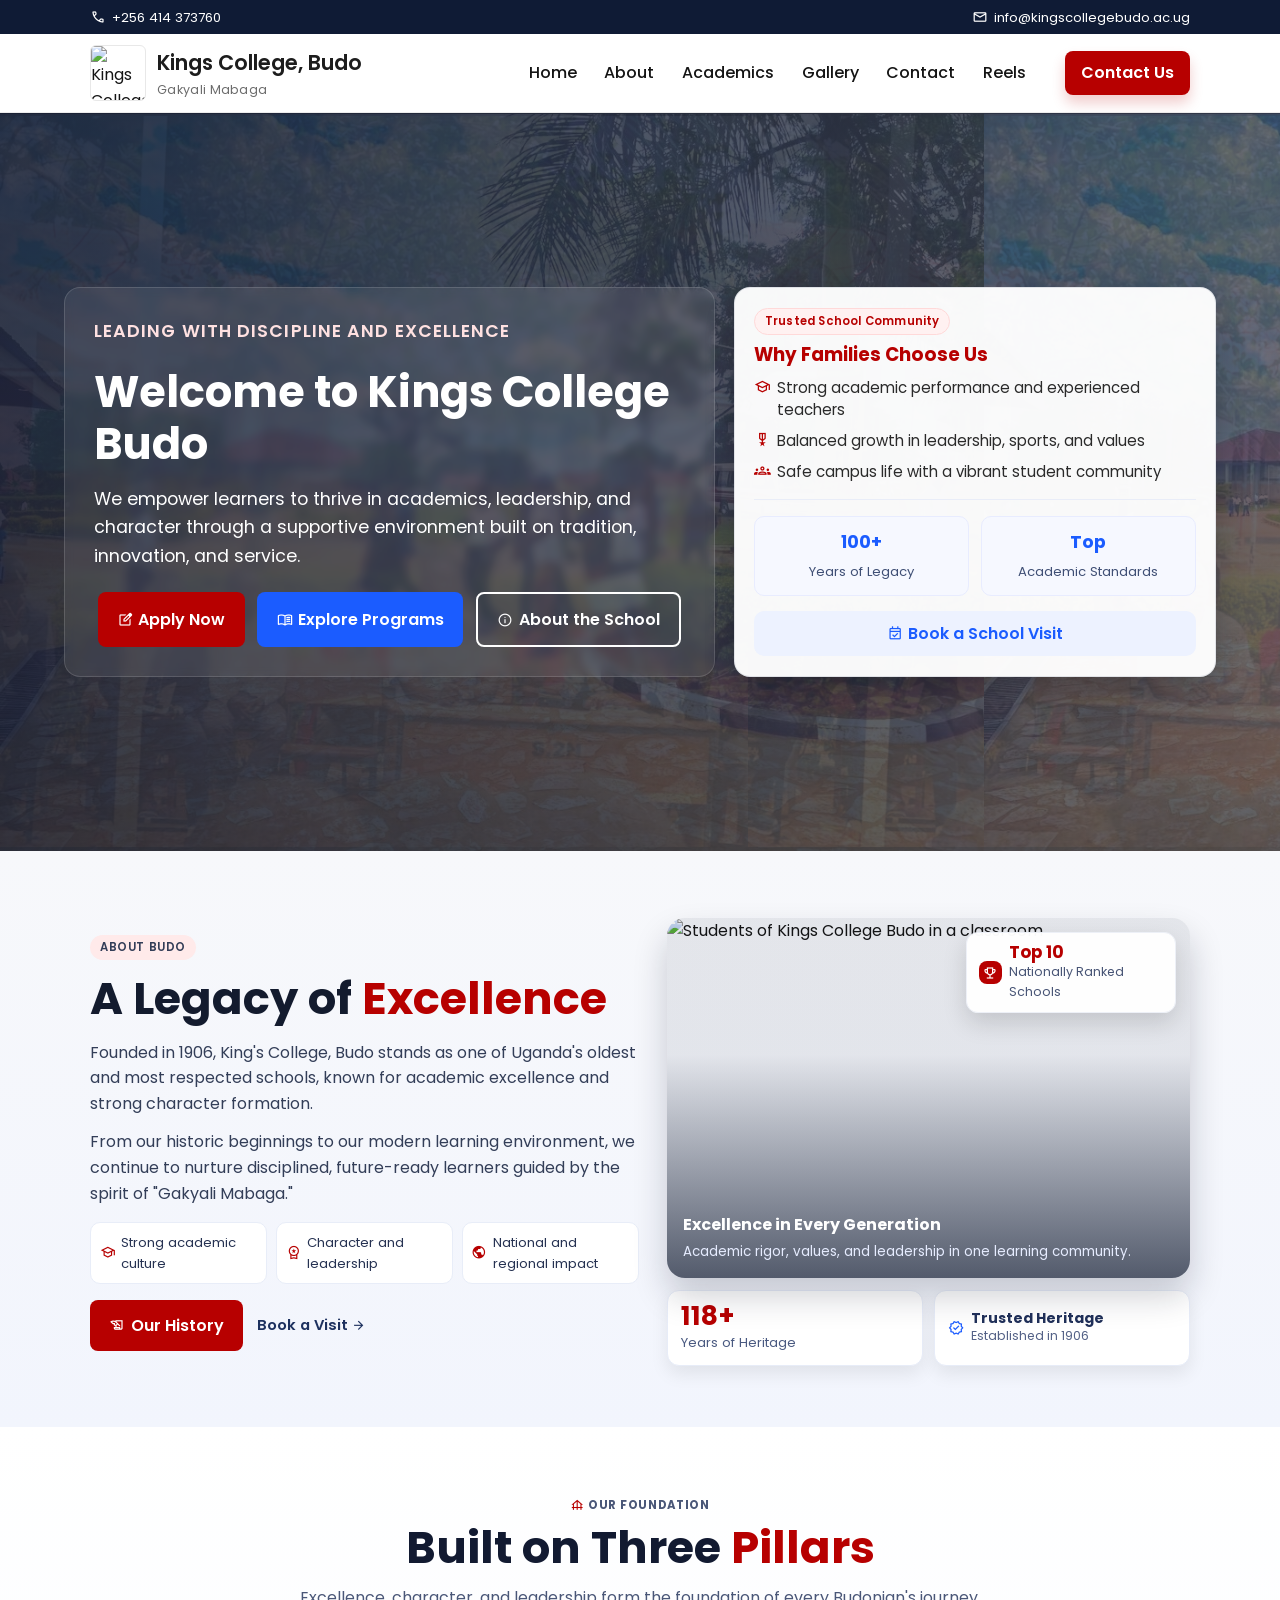
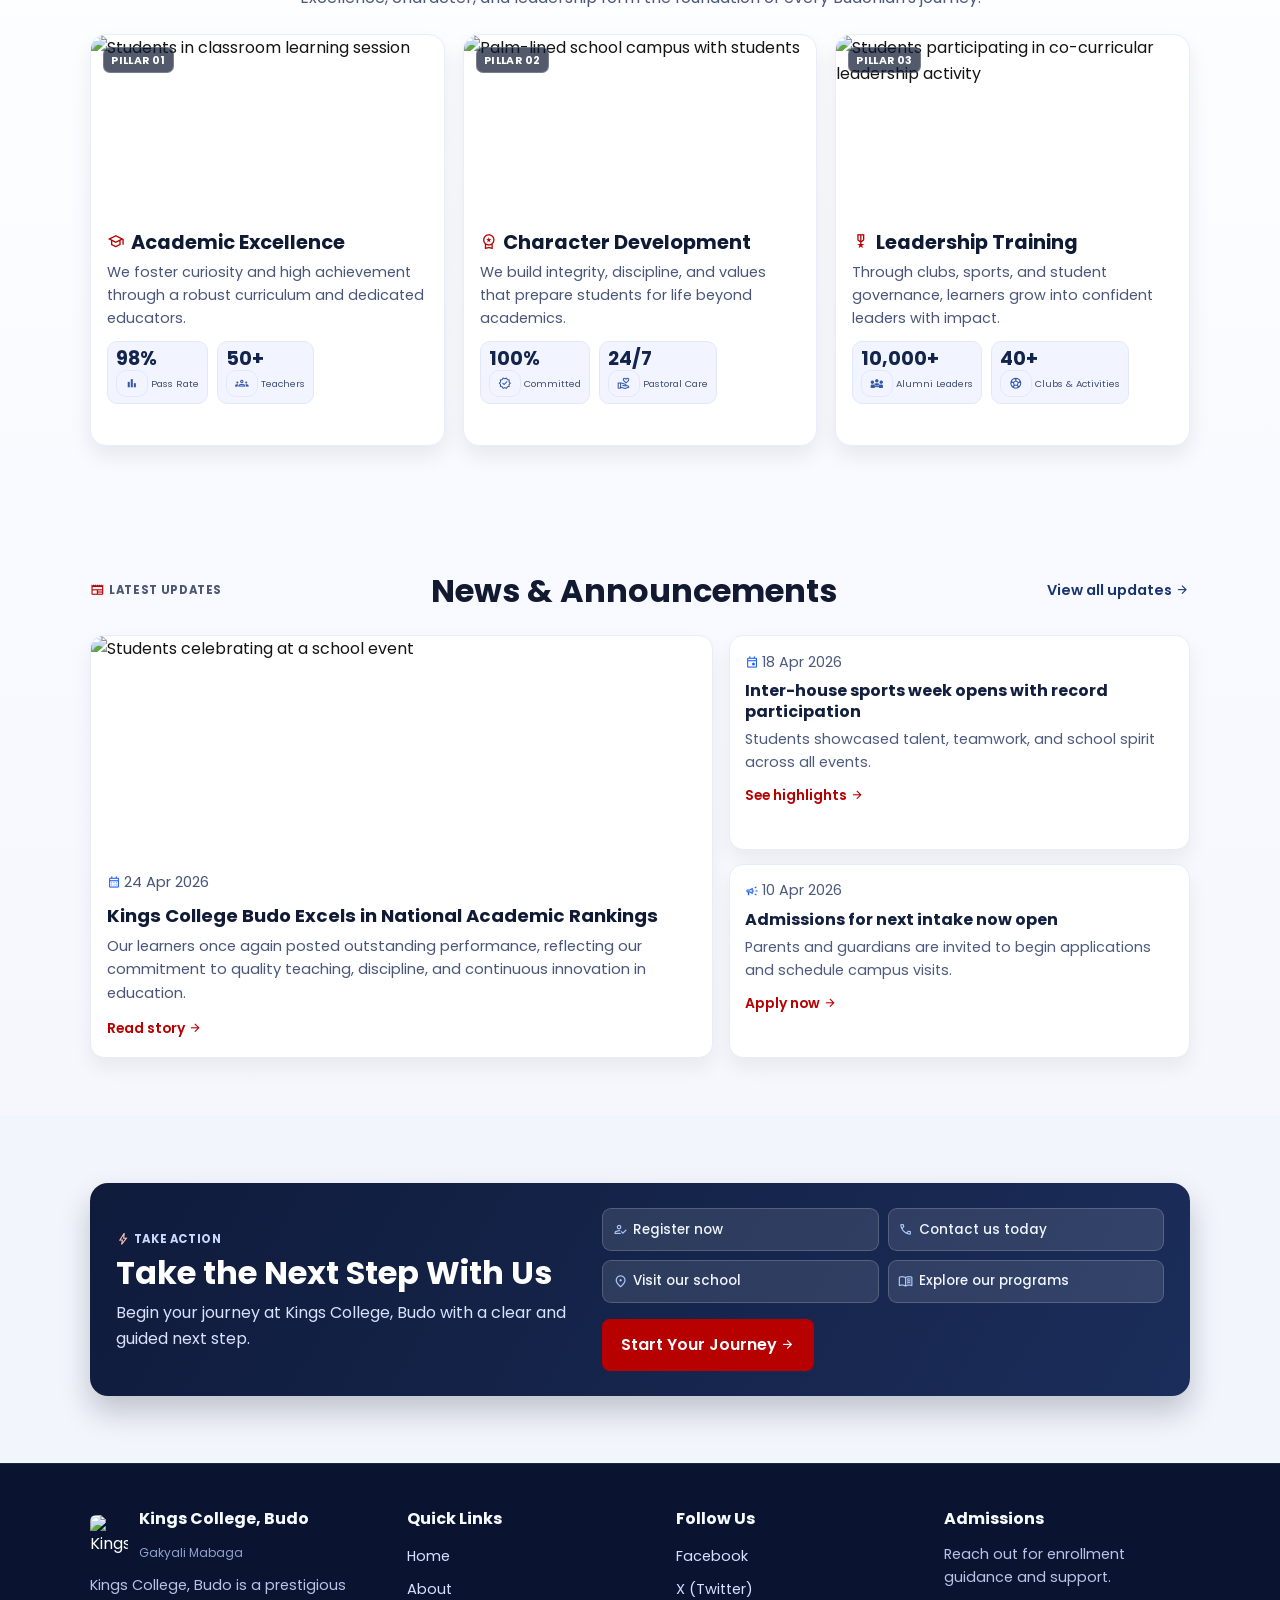
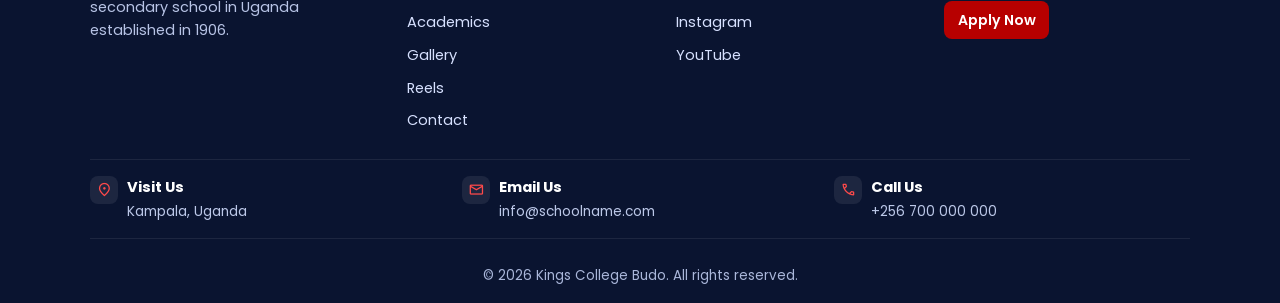
==== index.html @ ef53c963 "Add files via upload" ====
<!DOCTYPE html>
<html lang="en">
<head>
  <meta charset="UTF-8">
  <meta name="viewport" content="width=device-width, initial-scale=1.0">
  <meta name="description" content="Kings College Budo official school website home page.">
  <title>Kings College Budo | Home</title>
  <link rel="preconnect" href="https://fonts.googleapis.com">
  <link rel="preconnect" href="https://fonts.gstatic.com" crossorigin>
  <link href="https://fonts.googleapis.com/css2?family=Poppins:wght@300;400;500;600;700&display=swap" rel="stylesheet">
  <link href="https://fonts.googleapis.com/css2?family=Material+Symbols+Outlined" rel="stylesheet">
  <link rel="stylesheet" href="css/style.css">
</head>
<body>
  <!-- Header section with top info strip and navigation -->
  <header class="site-header">
    <div class="header-topbar">
      <div class="container topbar-inner">
        <p class="topbar-item"><span class="material-symbols-outlined" aria-hidden="true">call</span>+256 414 373760</p>
        <p class="topbar-item"><span class="material-symbols-outlined" aria-hidden="true">mail</span>info@kingscollegebudo.ac.ug</p>
      </div>
    </div>

    <nav class="site-nav" aria-label="Main navigation">
      <div class="container nav-inner">
        <a href="home.html" class="brand-wrapper" aria-label="Kings College Budo home page">
          <img src="images/logo.jpg" alt="Kings College Budo logo" class="school-logo">
          <div class="brand-text">
            <h1>Kings College, Budo</h1>
            <p class="motto">Gakyali Mabaga</p>
          </div>
        </a>

        <button class="menu-toggle" id="menuToggle" aria-label="Toggle menu" aria-expanded="false" aria-controls="navLinks">
          <span></span><span></span><span></span>
        </button>

        <ul class="nav-links" id="navLinks">
          <li><a href="home.html">Home</a></li>
          <li><a href="about.html">About</a></li>
          <li><a href="academics.html">Academics</a></li>
          <li><a href="gallery.html">Gallery</a></li>
          <li><a href="contact.html">Contact</a></li>
          <li><a href="reels.html">Reels</a></li>
        </ul>

        <a href="contact.html" class="header-cta">Contact Us</a>
      </div>
    </nav>
  </header>

  <main>
    <!-- Hero section with moving background effect -->
    <section class="hero" id="hero">
      <div class="moving-bg" aria-hidden="true">
        <div class="bg-track track-a"></div>
        <div class="bg-track track-b"></div>
      </div>
      <div class="overlay"></div>

      <div class="container hero-layout">
        <div class="hero-content">
          <p class="hero-kicker">Leading with Discipline and Excellence</p>
          <h2>Welcome to Kings College Budo</h2>
          <p>
            We empower learners to thrive in academics, leadership, and character through a
            supportive environment built on tradition, innovation, and service.
          </p>
          <div class="hero-buttons">
            <a href="contact.html" class="btn btn-primary"><span class="material-symbols-outlined" aria-hidden="true">edit_square</span>Apply Now</a>
            <a href="academics.html" class="btn btn-secondary"><span class="material-symbols-outlined" aria-hidden="true">menu_book</span>Explore Programs</a>
            <a href="about.html" class="btn btn-outline"><span class="material-symbols-outlined" aria-hidden="true">info</span>About the School</a>
          </div>
        </div>

        <aside class="hero-panel" aria-label="School highlights">
          <p class="hero-panel-tag">Trusted School Community</p>
          <h3>Why Families Choose Us</h3>
          <ul class="hero-points">
            <li><span class="material-symbols-outlined" aria-hidden="true">school</span>Strong academic performance and experienced teachers</li>
            <li><span class="material-symbols-outlined" aria-hidden="true">military_tech</span>Balanced growth in leadership, sports, and values</li>
            <li><span class="material-symbols-outlined" aria-hidden="true">groups</span>Safe campus life with a vibrant student community</li>
          </ul>
          <div class="hero-panel-divider" aria-hidden="true"></div>
          <div class="hero-stats">
            <div>
              <strong>100+</strong>
              <span>Years of Legacy</span>
            </div>
            <div>
              <strong>Top</strong>
              <span>Academic Standards</span>
            </div>
          </div>
          <a href="contact.html" class="hero-panel-link">
            <span class="material-symbols-outlined" aria-hidden="true">event_available</span>
            Book a School Visit
          </a>
        </aside>
      </div>
    </section>

    <!-- Legacy highlight section -->
    <section class="legacy-section">
      <div class="container legacy-layout">
        <div class="legacy-content">
          <p class="legacy-tag">About Budo</p>
          <h3>A Legacy of <span>Excellence</span></h3>
          <p>
            Founded in 1906, King's College, Budo stands as one of Uganda's oldest and most
            respected schools, known for academic excellence and strong character formation.
          </p>
          <p>
            From our historic beginnings to our modern learning environment, we continue to
            nurture disciplined, future-ready learners guided by the spirit of "Gakyali Mabaga."
          </p>
          <div class="legacy-highlights" aria-label="School strengths">
            <p><span class="material-symbols-outlined" aria-hidden="true">school</span>Strong academic culture</p>
            <p><span class="material-symbols-outlined" aria-hidden="true">workspace_premium</span>Character and leadership</p>
            <p><span class="material-symbols-outlined" aria-hidden="true">public</span>National and regional impact</p>
          </div>
          <div class="legacy-actions">
            <a href="about.html" class="btn btn-primary legacy-btn">
              <span class="material-symbols-outlined" aria-hidden="true">history_edu</span>
              Our History
            </a>
            <a href="contact.html" class="legacy-link">
              Book a Visit
              <span class="material-symbols-outlined" aria-hidden="true">arrow_forward</span>
            </a>
          </div>
        </div>

        <div class="legacy-media">
          <div class="legacy-image-wrap">
            <img src="images/img2.jpg" alt="Students of Kings College Budo in a classroom" class="legacy-image">
            <div class="legacy-image-overlay"></div>
            <div class="legacy-media-caption">
              <h4>Excellence in Every Generation</h4>
              <p>Academic rigor, values, and leadership in one learning community.</p>
            </div>
            <div class="legacy-card legacy-card-top">
              <span class="material-symbols-outlined" aria-hidden="true">emoji_events</span>
              <div>
                <strong>Top 10</strong>
                <p>Nationally Ranked Schools</p>
              </div>
            </div>
          </div>

          <div class="legacy-metrics">
            <div class="legacy-metric legacy-metric-primary">
              <strong>118+</strong>
              <p>Years of Heritage</p>
            </div>
            <div class="legacy-metric legacy-metric-secondary">
              <span class="material-symbols-outlined" aria-hidden="true">verified</span>
              <div>
                <strong>Trusted Heritage</strong>
                <p>Established in 1906</p>
              </div>
            </div>
          </div>
        </div>
      </div>
    </section>

    <!-- Three pillars section -->
    <section class="pillars-section">
      <div class="container">
        <div class="pillars-heading">
          <p class="pillars-tag"><span class="material-symbols-outlined" aria-hidden="true">foundation</span>Our Foundation</p>
          <h3>Built on Three <span>Pillars</span></h3>
          <p>
            Excellence, character, and leadership form the foundation of every Budonian's
            journey.
          </p>
        </div>

        <div class="pillars-grid">
          <article class="pillar-card">
            <div class="pillar-media">
              <img src="images/img1.jpg" alt="Students in classroom learning session" class="pillar-image">
              <p class="pillar-index">Pillar 01</p>
            </div>
            <div class="pillar-content">
              <h4><span class="material-symbols-outlined pillar-title-icon" aria-hidden="true">school</span>Academic Excellence</h4>
              <p>
                We foster curiosity and high achievement through a robust curriculum and
                dedicated educators.
              </p>
              <div class="pillar-meta">
                <span><strong>98%</strong><small><span class="material-symbols-outlined" aria-hidden="true">bar_chart</span>Pass Rate</small></span>
                <span><strong>50+</strong><small><span class="material-symbols-outlined" aria-hidden="true">groups</span>Teachers</small></span>
              </div>
            </div>
          </article>

          <article class="pillar-card">
            <div class="pillar-media">
              <img src="images/img2.jpg" alt="Palm-lined school campus with students" class="pillar-image">
              <p class="pillar-index">Pillar 02</p>
            </div>
            <div class="pillar-content">
              <h4><span class="material-symbols-outlined pillar-title-icon" aria-hidden="true">workspace_premium</span>Character Development</h4>
              <p>
                We build integrity, discipline, and values that prepare students for life
                beyond academics.
              </p>
              <div class="pillar-meta">
                <span><strong>100%</strong><small><span class="material-symbols-outlined" aria-hidden="true">verified</span>Committed</small></span>
                <span><strong>24/7</strong><small><span class="material-symbols-outlined" aria-hidden="true">volunteer_activism</span>Pastoral Care</small></span>
              </div>
            </div>
          </article>

          <article class="pillar-card">
            <div class="pillar-media">
              <img src="images/img3.jpg" alt="Students participating in co-curricular leadership activity" class="pillar-image">
              <p class="pillar-index">Pillar 03</p>
            </div>
            <div class="pillar-content">
              <h4><span class="material-symbols-outlined pillar-title-icon" aria-hidden="true">military_tech</span>Leadership Training</h4>
              <p>
                Through clubs, sports, and student governance, learners grow into confident
                leaders with impact.
              </p>
              <div class="pillar-meta">
                <span><strong>10,000+</strong><small><span class="material-symbols-outlined" aria-hidden="true">diversity_3</span>Alumni Leaders</small></span>
                <span><strong>40+</strong><small><span class="material-symbols-outlined" aria-hidden="true">sports_soccer</span>Clubs & Activities</small></span>
              </div>
            </div>
          </article>
        </div>
      </div>
    </section>

    <!-- News section -->
    <section class="news-section">
      <div class="container">
        <div class="news-heading">
          <p class="news-tag"><span class="material-symbols-outlined" aria-hidden="true">newspaper</span>Latest Updates</p>
          <h3>News & Announcements</h3>
          <a href="gallery.html" class="news-view-all">View all updates <span class="material-symbols-outlined" aria-hidden="true">arrow_forward</span></a>
        </div>

        <div class="news-layout">
          <article class="news-featured">
            <img src="images/img1.jpg" alt="Students celebrating at a school event" class="news-image">
            <div class="news-content">
              <p class="news-meta"><span class="material-symbols-outlined" aria-hidden="true">calendar_month</span>24 Apr 2026</p>
              <h4>Kings College Budo Excels in National Academic Rankings</h4>
              <p>
                Our learners once again posted outstanding performance, reflecting our commitment
                to quality teaching, discipline, and continuous innovation in education.
              </p>
              <a href="academics.html" class="news-link">Read story <span class="material-symbols-outlined" aria-hidden="true">arrow_forward</span></a>
            </div>
          </article>

          <div class="news-list">
            <article class="news-item">
              <p class="news-meta"><span class="material-symbols-outlined" aria-hidden="true">event</span>18 Apr 2026</p>
              <h5>Inter-house sports week opens with record participation</h5>
              <p>Students showcased talent, teamwork, and school spirit across all events.</p>
              <a href="reels.html" class="news-link">See highlights <span class="material-symbols-outlined" aria-hidden="true">arrow_forward</span></a>
            </article>

            <article class="news-item">
              <p class="news-meta"><span class="material-symbols-outlined" aria-hidden="true">campaign</span>10 Apr 2026</p>
              <h5>Admissions for next intake now open</h5>
              <p>Parents and guardians are invited to begin applications and schedule campus visits.</p>
              <a href="contact.html" class="news-link">Apply now <span class="material-symbols-outlined" aria-hidden="true">arrow_forward</span></a>
            </article>
          </div>
        </div>
      </div>
    </section>

    <!-- Call to action section -->
    <section class="cta-section">
      <div class="container cta-shell">
        <div class="cta-content">
          <p class="cta-tag"><span class="material-symbols-outlined" aria-hidden="true">bolt</span>Take Action</p>
          <h3>Take the Next Step With Us</h3>
          <p class="cta-intro">
            Begin your journey at Kings College, Budo with a clear and guided next step.
          </p>
        </div>

        <div class="cta-right">
          <div class="cta-points">
            <p><span class="material-symbols-outlined" aria-hidden="true">how_to_reg</span><span>Register now</span></p>
            <p><span class="material-symbols-outlined" aria-hidden="true">call</span><span>Contact us today</span></p>
            <p><span class="material-symbols-outlined" aria-hidden="true">location_on</span><span>Visit our school</span></p>
            <p><span class="material-symbols-outlined" aria-hidden="true">menu_book</span><span>Explore our programs</span></p>
          </div>
          <a href="contact.html" class="btn btn-primary cta-btn">
            Start Your Journey
            <span class="material-symbols-outlined" aria-hidden="true">arrow_forward</span>
          </a>
        </div>
      </div>
    </section>
  </main>

  <!-- Footer section -->
  <footer class="site-footer">
    <div class="container footer-top">
      <div class="footer-col footer-brand">
        <div class="footer-logo-row">
          <img src="images/logo.jpg" alt="Kings College Budo logo" class="footer-logo">
          <div>
            <h4>Kings College, Budo</h4>
            <p class="footer-motto">Gakyali Mabaga</p>
          </div>
        </div>
        <p class="footer-description">
          Kings College, Budo is a prestigious secondary school in Uganda established in 1906.
        </p>
      </div>

      <div class="footer-col">
        <h4>Quick Links</h4>
        <ul class="footer-links">
          <li><a href="home.html">Home</a></li>
          <li><a href="about.html">About</a></li>
          <li><a href="academics.html">Academics</a></li>
          <li><a href="gallery.html">Gallery</a></li>
          <li><a href="reels.html">Reels</a></li>
          <li><a href="contact.html">Contact</a></li>
        </ul>
      </div>

      <div class="footer-col">
        <h4>Follow Us</h4>
        <ul class="footer-links">
          <li><a href="#">Facebook</a></li>
          <li><a href="#">X (Twitter)</a></li>
          <li><a href="#">Instagram</a></li>
          <li><a href="#">YouTube</a></li>
        </ul>
      </div>

      <div class="footer-col">
        <h4>Admissions</h4>
        <p class="footer-description">Reach out for enrollment guidance and support.</p>
        <a href="contact.html" class="footer-mini-cta">Apply Now</a>
      </div>
    </div>

    <div class="container footer-contact-strip">
      <div class="footer-contact-card">
        <span class="material-symbols-outlined" aria-hidden="true">location_on</span>
        <div>
          <h5>Visit Us</h5>
          <p>Kampala, Uganda</p>
        </div>
      </div>
      <div class="footer-contact-card">
        <span class="material-symbols-outlined" aria-hidden="true">mail</span>
        <div>
          <h5>Email Us</h5>
          <p>info@schoolname.com</p>
        </div>
      </div>
      <div class="footer-contact-card">
        <span class="material-symbols-outlined" aria-hidden="true">call</span>
        <div>
          <h5>Call Us</h5>
          <p>+256 700 000 000</p>
        </div>
      </div>
    </div>
    <p class="copyright">&copy; 2026 Kings College Budo. All rights reserved.</p>
  </footer>

  <script src="js/style.js"></script>
</body>
</html>
---- css/style.css ----
:root {
  --primary-red: #b70000;
  --soft-red: #d42828;
  --white: #ffffff;
  --dark: #141414;
  --blue-accent: #1b5cff;
  --light-bg: #f5f6fa;
}

/* Base styles */
* {
  margin: 0;
  padding: 0;
  box-sizing: border-box;
}

body {
  font-family: "Poppins", sans-serif;
  line-height: 1.6;
  color: var(--dark);
  background: var(--white);
}

.container {
  width: min(1100px, 92%);
  margin: 0 auto;
}

a {
  text-decoration: none;
}

/* Header section */
.site-header {
  position: relative;
  z-index: 1000;
}

.header-topbar {
  background: #0f1b35;
  color: var(--white);
  font-size: 0.82rem;
}

.topbar-inner {
  min-height: 34px;
  display: flex;
  align-items: center;
  justify-content: space-between;
  gap: 0.8rem;
}

.topbar-item {
  display: inline-flex;
  align-items: center;
  gap: 0.35rem;
}

.topbar-item .material-symbols-outlined {
  font-size: 1rem;
  line-height: 1;
}

.brand-wrapper {
  display: inline-flex;
  align-items: center;
  gap: 0.7rem;
  color: inherit;
}

.school-logo {
  width: 56px;
  height: 56px;
  object-fit: cover;
  border-radius: 6px;
  border: 1px solid #e8e8e8;
  background: var(--white);
}

.brand-text h1 {
  font-size: clamp(1rem, 2.5vw, 1.3rem);
  font-weight: 600;
  color: #1d1d1d;
}

.motto {
  font-size: 0.78rem;
  color: #6c6c6c;
  letter-spacing: 0.3px;
}

/* Navigation section */
.site-nav {
  background: var(--white);
  border-bottom: 1px solid #ececec;
  position: sticky;
  top: 0;
  z-index: 1000;
}

.nav-inner {
  display: flex;
  justify-content: space-between;
  align-items: center;
  gap: 1rem;
  min-height: 78px;
}

.nav-links {
  list-style: none;
  display: flex;
  gap: 0.45rem;
  margin-left: auto;
  margin-right: 0.8rem;
}

.nav-links a {
  color: var(--dark);
  font-weight: 500;
  padding: 0.44rem 0.64rem;
  border-radius: 6px;
  transition: all 0.25s ease;
}

.nav-links a:hover {
  color: var(--primary-red);
  background: #fff1f1;
}

.header-cta {
  background: var(--primary-red);
  color: var(--white);
  padding: 0.6rem 1rem;
  border-radius: 8px;
  font-weight: 600;
  white-space: nowrap;
  box-shadow: 0 8px 14px rgba(183, 0, 0, 0.2);
  transition: background 0.2s ease, transform 0.2s ease;
}

.header-cta:hover {
  background: #930000;
  transform: translateY(-1px);
}

/* Mobile menu button */
.menu-toggle {
  display: none;
  border: none;
  background: transparent;
  cursor: pointer;
}

.menu-toggle span {
  display: block;
  width: 28px;
  height: 3px;
  margin: 5px 0;
  background: var(--primary-red);
  transition: all 0.25s ease;
}

/* Hero section */
.hero {
  min-height: 82vh;
  position: relative;
  display: flex;
  align-items: center;
  overflow: hidden;
  padding: 3.5rem 0;
}

.moving-bg {
  position: absolute;
  inset: 0;
  z-index: 0;
}

.bg-track {
  position: absolute;
  inset: 0;
  width: 200%;
  background-repeat: repeat-x;
  background-position: left center;
  background-size: contain;
}

/* First moving layer using img1 */
.track-a {
  background-image: url("../images/compound.jpg");
  opacity: 0.45;
  animation: moveBg 55s linear infinite;
}

/* Second layer for depth */
.track-b {
  background-image: url("../images/dungu.jpg");
  opacity: 0.22;
  animation: moveBg 75s linear infinite reverse;
  mix-blend-mode: multiply;
}

@keyframes moveBg {
  from {
    transform: translateX(-50%);
  }
  to {
    transform: translateX(0%);
  }
}

.overlay {
  position: absolute;
  inset: 0;
  background: linear-gradient(95deg, rgba(7, 15, 36, 0.82), rgba(7, 15, 36, 0.58));
  z-index: 1;
}

.hero-layout {
  position: relative;
  z-index: 2;
  width: 100%;
  display: grid;
  grid-template-columns: 1.35fr 1fr;
  gap: 1.2rem;
  align-items: stretch;
  padding-inline: 5%;
}

.hero-content {
  position: relative;
  z-index: 1;
  color: var(--white);
  max-width: 720px;
  padding: 1.8rem;
  border-radius: 16px;
  background: rgba(255, 255, 255, 0.08);
  border: 1px solid rgba(255, 255, 255, 0.14);
  backdrop-filter: blur(4px);
}

.hero-kicker {
  display: inline-block;
  font-size: 0.78rem;
  letter-spacing: 1.1px;
  text-transform: uppercase;
  font-weight: 600;
  color: #ffe1e1;
  margin-bottom: 0.7rem;
}

.hero-content h2 {
  font-size: clamp(1.8rem, 4.3vw, 2.7rem);
  margin-bottom: 0.9rem;
  line-height: 1.2;
}

.hero-content p {
  font-size: clamp(1rem, 2.4vw, 1.1rem);
  margin-bottom: 1.4rem;
  max-width: 60ch;
}

.hero-panel {
  position: relative;
  z-index: 1;
  background: rgba(255, 255, 255, 0.97);
  border-radius: 16px;
  padding: 1.25rem 1.2rem;
  border: 1px solid rgba(18, 34, 70, 0.1);
  box-shadow: 0 18px 30px rgba(0, 0, 0, 0.2);
  display: flex;
  flex-direction: column;
  justify-content: space-between;
}

.hero-panel-tag {
  display: inline-flex;
  align-items: center;
  width: fit-content;
  background: #fff1f1;
  color: var(--primary-red);
  border: 1px solid #ffd9d9;
  border-radius: 999px;
  padding: 0.2rem 0.6rem;
  font-size: 0.72rem;
  font-weight: 600;
  letter-spacing: 0.2px;
  margin-bottom: 0.45rem;
}

.hero-panel h3 {
  color: var(--primary-red);
  margin-bottom: 0.55rem;
  font-size: 1.15rem;
  line-height: 1.3;
}

.hero-points {
  list-style: none;
  display: grid;
  gap: 0.5rem;
}

.hero-points li {
  color: #2a2a2a;
  font-size: 0.94rem;
  line-height: 1.5;
  display: flex;
  align-items: flex-start;
  gap: 0.35rem;
}

.hero-points .material-symbols-outlined {
  color: var(--primary-red);
  font-size: 1.05rem;
  margin-top: 0.15rem;
}

.hero-buttons .btn {
  display: inline-flex;
  align-items: center;
  gap: 0.35rem;
}

.hero-buttons .material-symbols-outlined {
  font-size: 1rem;
  line-height: 1;
}

.hero-stats {
  margin-top: 0.95rem;
  display: grid;
  grid-template-columns: repeat(2, minmax(0, 1fr));
  gap: 0.7rem;
}

.hero-stats div {
  background: #f6f8ff;
  border: 1px solid #e8ecff;
  border-radius: 10px;
  text-align: center;
  padding: 0.7rem 0.5rem;
}

.hero-stats strong {
  display: block;
  color: var(--blue-accent);
  font-size: 1.1rem;
  margin-bottom: 0.12rem;
}

.hero-stats span {
  font-size: 0.82rem;
  color: #3f4f75;
}

.hero-panel-divider {
  margin-top: 0.9rem;
  border-top: 1px solid #e9edf8;
}

.hero-panel-link {
  margin-top: 0.85rem;
  display: inline-flex;
  align-items: center;
  justify-content: center;
  gap: 0.35rem;
  width: 100%;
  padding: 0.62rem 0.8rem;
  border-radius: 10px;
  font-weight: 600;
  color: var(--blue-accent);
  background: #edf2ff;
  transition: background 0.2s ease, transform 0.2s ease;
}

.hero-panel-link:hover {
  background: #dfe8ff;
  transform: translateY(-1px);
}

.hero-panel-link .material-symbols-outlined {
  font-size: 1.02rem;
}

.hero-buttons {
  display: flex;
  flex-wrap: wrap;
  justify-content: center;
  gap: 0.8rem;
}

/* Button styles */
.btn {
  display: inline-block;
  padding: 0.8rem 1.2rem;
  border-radius: 8px;
  font-weight: 600;
  transition: transform 0.25s ease, background 0.25s ease, color 0.25s ease;
}

.btn:hover {
  transform: translateY(-2px);
}

.btn-primary {
  background: var(--primary-red);
  color: var(--white);
}

.btn-primary:hover {
  background: #930000;
}

.btn-secondary {
  background: var(--blue-accent);
  color: var(--white);
}

.btn-secondary:hover {
  background: #1148cc;
}

.btn-outline {
  border: 2px solid var(--white);
  color: var(--white);
}

.btn-outline:hover {
  background: var(--white);
  color: var(--primary-red);
}

/* Legacy section */
.legacy-section {
  background: linear-gradient(180deg, #f7f8fb 0%, #f2f5fd 100%);
  padding: 4.2rem 0 3.8rem;
}

.legacy-layout {
  display: grid;
  grid-template-columns: 1.05fr 1fr;
  gap: 1.8rem;
  align-items: center;
}

.legacy-content h3 {
  font-size: clamp(1.8rem, 4.2vw, 2.8rem);
  line-height: 1.2;
  margin-bottom: 0.85rem;
  color: #131b2e;
}

.legacy-content h3 span {
  color: var(--primary-red);
}

.legacy-tag {
  display: inline-block;
  margin-bottom: 0.75rem;
  padding: 0.2rem 0.62rem;
  border-radius: 999px;
  background: #ffeaea;
  color: var(--primary-red);
  text-transform: uppercase;
  letter-spacing: 0.6px;
  font-size: 0.72rem;
  font-weight: 600;
}

.legacy-content p {
  color: #333e58;
  margin-bottom: 0.8rem;
  max-width: 62ch;
}

.legacy-highlights {
  margin-top: 1rem;
  display: grid;
  grid-template-columns: repeat(3, minmax(0, 1fr));
  gap: 0.55rem;
}

.legacy-highlights p {
  margin: 0;
  background: #ffffff;
  border: 1px solid #e8edf8;
  border-radius: 10px;
  padding: 0.55rem;
  font-size: 0.82rem;
  display: flex;
  align-items: center;
  gap: 0.32rem;
  color: #263252;
}

.legacy-highlights .material-symbols-outlined {
  color: var(--primary-red);
  font-size: 0.98rem;
}

.legacy-actions {
  margin-top: 1rem;
  display: flex;
  align-items: center;
  gap: 0.85rem;
  flex-wrap: wrap;
}

.legacy-btn {
  display: inline-flex;
  align-items: center;
  gap: 0.35rem;
}

.legacy-btn .material-symbols-outlined {
  font-size: 1rem;
}

.legacy-link {
  display: inline-flex;
  align-items: center;
  gap: 0.2rem;
  color: #1d315f;
  font-weight: 600;
  font-size: 0.92rem;
}

.legacy-link .material-symbols-outlined {
  font-size: 0.96rem;
}

.legacy-media {
  position: relative;
}

.legacy-image-wrap {
  position: relative;
  border-radius: 18px;
  overflow: hidden;
  box-shadow: 0 18px 34px rgba(14, 20, 40, 0.2);
}

.legacy-image {
  width: 100%;
  min-height: 360px;
  object-fit: cover;
  display: block;
}

.legacy-image-overlay {
  position: absolute;
  inset: 0;
  background: linear-gradient(180deg, rgba(7, 17, 39, 0.08) 38%, rgba(7, 17, 39, 0.68) 100%);
}

.legacy-media-caption {
  position: absolute;
  left: 0;
  right: 0;
  bottom: 0;
  z-index: 1;
  padding: 1rem;
  color: var(--white);
}

.legacy-media-caption h4 {
  font-size: 1rem;
  margin-bottom: 0.2rem;
}

.legacy-media-caption p {
  font-size: 0.84rem;
  color: #e6ecff;
}

.legacy-card {
  background: rgba(255, 255, 255, 0.97);
  border-radius: 12px;
  box-shadow: 0 10px 24px rgba(0, 0, 0, 0.14);
  border: 1px solid #edf0f7;
}

.legacy-card-top {
  position: absolute;
  top: 14px;
  right: 14px;
  display: inline-flex;
  align-items: center;
  gap: 0.45rem;
  padding: 0.64rem 0.72rem;
  max-width: 210px;
}

.legacy-card-top .material-symbols-outlined {
  color: var(--white);
  background: var(--primary-red);
  border-radius: 8px;
  padding: 0.22rem;
  font-size: 1rem;
}

.legacy-card-top strong {
  color: var(--primary-red);
  font-size: 1.05rem;
  line-height: 1.1;
  display: block;
}

.legacy-card-top p {
  color: #475475;
  font-size: 0.78rem;
}

.legacy-metrics {
  margin-top: 0.75rem;
  display: grid;
  grid-template-columns: 1fr 1fr;
  gap: 0.7rem;
}

.legacy-metric {
  background: #ffffff;
  border: 1px solid #e7ecf8;
  border-radius: 12px;
  padding: 0.72rem 0.78rem;
  box-shadow: 0 8px 18px rgba(0, 0, 0, 0.08);
}

.legacy-metric strong {
  display: block;
}

.legacy-metric p {
  margin: 0;
}

.legacy-metric-primary strong {
  color: var(--primary-red);
  font-size: 1.65rem;
  line-height: 1;
}

.legacy-metric-primary p {
  margin-top: 0.2rem;
  color: #4a5a81;
  font-size: 0.82rem;
}

.legacy-metric-secondary {
  display: flex;
  align-items: center;
  gap: 0.42rem;
}

.legacy-metric-secondary .material-symbols-outlined {
  color: var(--blue-accent);
  font-size: 1.02rem;
}

.legacy-metric-secondary strong {
  color: #20305a;
  font-size: 0.88rem;
  line-height: 1.2;
}

.legacy-metric-secondary p {
  font-size: 0.78rem;
  color: #546287;
}

/* Pillars section */
.pillars-section {
  padding: 4.2rem 0 3.8rem;
  background: linear-gradient(180deg, #ffffff 0%, #f8faff 100%);
}

.pillars-heading {
  text-align: center;
  max-width: 720px;
  margin: 0 auto 1.5rem;
}

.pillars-tag {
  display: inline-flex;
  align-items: center;
  gap: 0.25rem;
  text-transform: uppercase;
  font-size: 0.72rem;
  letter-spacing: 0.7px;
  font-weight: 700;
  color: #424b63;
  margin-bottom: 0.45rem;
}

.pillars-tag .material-symbols-outlined {
  font-size: 0.9rem;
  color: var(--primary-red);
}

.pillars-heading h3 {
  font-size: clamp(1.9rem, 4.2vw, 2.8rem);
  line-height: 1.2;
  color: #121a31;
  margin-bottom: 0.6rem;
}

.pillars-heading h3 span {
  color: var(--primary-red);
}

.pillars-heading > p {
  color: #4a5778;
}

.pillars-grid {
  display: grid;
  grid-template-columns: repeat(3, minmax(0, 1fr));
  gap: 1.1rem;
}

.pillar-card {
  background: #ffffff;
  border: 1px solid #e8edf8;
  border-radius: 16px;
  overflow: clip;
  box-shadow: 0 10px 22px rgba(12, 19, 38, 0.08);
  transition: transform 0.28s ease, box-shadow 0.28s ease;
}

.pillar-card:hover {
  transform: translateY(-5px);
  box-shadow: 0 16px 28px rgba(12, 19, 38, 0.13);
}

.pillar-media {
  position: relative;
  height: 180px;
}

.pillar-image {
  width: 100%;
  height: 100%;
  object-fit: cover;
}

.pillar-content {
  min-height: 230px;
  display: flex;
  flex-direction: column;
  color: #1c2540;
  padding: 0.95rem 1rem 1rem;
}

.pillar-index {
  position: absolute;
  top: 12px;
  left: 12px;
  width: fit-content;
  background: rgba(9, 20, 46, 0.7);
  color: #ffffff;
  border: 1px solid rgba(255, 255, 255, 0.22);
  border-radius: 7px;
  padding: 0.2rem 0.45rem;
  text-transform: uppercase;
  font-size: 0.67rem;
  font-weight: 700;
  letter-spacing: 0.4px;
  margin-bottom: 0.55rem;
}

.pillar-content h4 {
  display: flex;
  align-items: center;
  gap: 0.35rem;
  font-size: clamp(1.05rem, 1.8vw, 1.22rem);
  line-height: 1.2;
  margin-bottom: 0.45rem;
  color: #0f1a35;
}

.pillar-title-icon {
  color: var(--primary-red);
  font-size: 1.1rem;
}

.pillar-content > p {
  font-size: 0.9rem;
  color: #49567a;
  margin-bottom: 0.7rem;
}

.pillar-meta {
  display: flex;
  gap: 0.55rem;
  flex-wrap: wrap;
  margin-bottom: 0.75rem;
}

.pillar-meta span {
  background: #f2f5ff;
  border: 1px solid #e2e8fb;
  border-radius: 10px;
  padding: 0.38rem 0.5rem;
  font-size: 0.72rem;
  color: #3f4f78;
}

.pillar-meta strong {
  display: block;
  font-size: 1.2rem;
  line-height: 1;
  color: #13244d;
}

.pillar-meta small {
  display: inline-flex;
  align-items: center;
  gap: 0.2rem;
  margin-top: 0.12rem;
}

.pillar-meta small .material-symbols-outlined {
  font-size: 0.85rem;
  color: #3556a7;
}

.pillar-linkbtn {
  display: inline-flex;
  align-items: center;
  gap: 0.25rem;
  margin-top: auto;
  width: fit-content;
  background: #edf2ff;
  color: #17306a;
  border: 1px solid #dbe5ff;
  border-radius: 8px;
  padding: 0.45rem 0.7rem;
  font-weight: 600;
  font-size: 0.86rem;
  transition: background 0.2s ease, transform 0.2s ease;
}

.pillar-linkbtn:hover {
  background: #dfe8ff;
  transform: translateX(2px);
}

.pillar-linkbtn .material-symbols-outlined {
  font-size: 0.92rem;
}

/* News section */
.news-section {
  padding: 3.6rem 0;
  background: linear-gradient(180deg, #f8faff 0%, #f5f7fc 100%);
}

.news-heading {
  display: flex;
  align-items: center;
  justify-content: space-between;
  gap: 0.8rem;
  flex-wrap: wrap;
  margin-bottom: 1.2rem;
}

.news-tag {
  display: inline-flex;
  align-items: center;
  gap: 0.25rem;
  text-transform: uppercase;
  font-size: 0.72rem;
  letter-spacing: 0.65px;
  color: #4b5775;
  font-weight: 700;
}

.news-tag .material-symbols-outlined {
  font-size: 0.92rem;
  color: var(--primary-red);
}

.news-heading h3 {
  font-size: clamp(1.45rem, 3vw, 2rem);
  color: #121a31;
}

.news-view-all {
  display: inline-flex;
  align-items: center;
  gap: 0.2rem;
  color: #1a3470;
  font-weight: 600;
  font-size: 0.9rem;
}

.news-view-all .material-symbols-outlined {
  font-size: 0.92rem;
}

.news-layout {
  display: grid;
  grid-template-columns: 1.35fr 1fr;
  gap: 1rem;
}

.news-featured,
.news-item {
  background: var(--white);
  border: 1px solid #e6ecfa;
  border-radius: 14px;
  box-shadow: 0 10px 20px rgba(12, 19, 38, 0.06);
}

.news-featured {
  overflow: hidden;
}

.news-image {
  width: 100%;
  height: 220px;
  object-fit: cover;
  display: block;
}

.news-content {
  padding: 0.9rem 1rem 1rem;
}

.news-meta {
  display: inline-flex;
  align-items: center;
  gap: 0.2rem;
  color: #5a6789;
  font-size: 0.78rem;
  margin-bottom: 0.38rem;
}

.news-meta .material-symbols-outlined {
  font-size: 0.88rem;
  color: var(--blue-accent);
}

.news-content h4 {
  color: #101a35;
  font-size: 1.14rem;
  line-height: 1.3;
  margin-bottom: 0.45rem;
}

.news-content p {
  color: #49567a;
  font-size: 0.92rem;
  margin-bottom: 0.62rem;
}

.news-list {
  display: grid;
  gap: 0.85rem;
}

.news-item {
  padding: 0.9rem 0.95rem;
}

.news-item h5 {
  font-size: 1rem;
  line-height: 1.3;
  color: #121f3f;
  margin-bottom: 0.35rem;
}

.news-item p {
  color: #4d5a7d;
  font-size: 0.9rem;
  margin-bottom: 0.48rem;
}

.news-link {
  display: inline-flex;
  align-items: center;
  gap: 0.2rem;
  color: var(--primary-red);
  font-weight: 600;
  font-size: 0.87rem;
}

.news-link .material-symbols-outlined {
  font-size: 0.9rem;
}

/* CTA section */
.cta-section {
  background: #f2f5fb;
  padding: 4.2rem 0;
}

.cta-shell {
  background: linear-gradient(120deg, #0f1b3b, #1b2d5a);
  border-radius: 18px;
  padding: 1.6rem;
  display: grid;
  grid-template-columns: 1fr 1.2fr;
  gap: 1.1rem;
  align-items: center;
  box-shadow: 0 16px 30px rgba(10, 20, 45, 0.22);
}

.cta-tag {
  display: inline-flex;
  align-items: center;
  gap: 0.25rem;
  text-transform: uppercase;
  letter-spacing: 0.65px;
  font-size: 0.72rem;
  font-weight: 700;
  color: #cad6fb;
  margin-bottom: 0.4rem;
}

.cta-tag .material-symbols-outlined {
  font-size: 0.9rem;
  color: #ffc1c1;
}

.cta-content h3 {
  color: #ffffff;
  margin-bottom: 0.45rem;
  font-size: clamp(1.45rem, 3vw, 2rem);
  line-height: 1.2;
}

.cta-intro {
  color: #d8e2ff;
  max-width: 45ch;
}

.cta-right {
  display: flex;
  flex-direction: column;
  align-items: flex-start;
  gap: 0.85rem;
}

.cta-points {
  display: grid;
  grid-template-columns: 1fr 1fr;
  gap: 0.55rem;
  width: 100%;
}

.cta-points p {
  background: rgba(255, 255, 255, 0.11);
  border: 1px solid rgba(255, 255, 255, 0.18);
  padding: 0.6rem 0.62rem;
  border-radius: 9px;
  font-weight: 500;
  color: #f1f5ff;
  font-size: 0.84rem;
  display: flex;
  align-items: center;
  justify-content: flex-start;
  gap: 0.35rem;
}

.cta-points p .material-symbols-outlined {
  font-size: 0.95rem;
  color: #aecdff;
}

.cta-btn {
  display: inline-flex;
  align-items: center;
  gap: 0.2rem;
  padding-inline: 1.2rem;
  margin-top: 0.2rem;
}

.cta-btn .material-symbols-outlined {
  font-size: 0.95rem;
}

/* Footer section */
.site-footer {
  background: #0a1430;
  color: var(--white);
  padding-top: 2.6rem;
  border-top: 1px solid rgba(255, 255, 255, 0.08);
}

.footer-top {
  display: grid;
  grid-template-columns: 1.2fr 1fr 1fr 1fr;
  gap: 1.4rem;
  padding-bottom: 1.6rem;
}

.footer-col h4 {
  margin-bottom: 0.75rem;
  color: #f8fbff;
  font-size: 1rem;
}

.footer-logo-row {
  display: flex;
  align-items: center;
  gap: 0.7rem;
  margin-bottom: 0.7rem;
}

.footer-logo {
  width: 38px;
  height: 38px;
  border-radius: 6px;
  object-fit: cover;
}

.footer-motto {
  color: #8ea1cf;
  font-size: 0.75rem;
}

.footer-description {
  color: #b8c4e6;
  font-size: 0.9rem;
  line-height: 1.55;
}

.footer-links {
  list-style: none;
  display: grid;
  gap: 0.45rem;
}

.footer-links a {
  color: #d7e1ff;
  font-size: 0.91rem;
  transition: color 0.2s ease, transform 0.2s ease;
  display: inline-block;
}

.footer-links a:hover {
  color: var(--white);
  transform: translateX(3px);
}

.footer-mini-cta {
  margin-top: 0.8rem;
  display: inline-block;
  background: var(--primary-red);
  color: var(--white);
  border-radius: 8px;
  padding: 0.5rem 0.85rem;
  font-size: 0.88rem;
  font-weight: 600;
}

.footer-contact-strip {
  border-top: 1px solid rgba(255, 255, 255, 0.08);
  border-bottom: 1px solid rgba(255, 255, 255, 0.08);
  padding: 1.05rem 0;
  display: grid;
  grid-template-columns: repeat(3, minmax(0, 1fr));
  gap: 1rem;
}

.footer-contact-card {
  display: flex;
  align-items: flex-start;
  gap: 0.55rem;
}

.footer-contact-card .material-symbols-outlined {
  font-size: 1.05rem;
  color: #ff4a4a;
  background: rgba(255, 255, 255, 0.08);
  padding: 0.35rem;
  border-radius: 8px;
}

.footer-contact-card h5 {
  font-size: 0.92rem;
  margin-bottom: 0.1rem;
}

.footer-contact-card p {
  font-size: 0.85rem;
  color: #bcc8e8;
  line-height: 1.45;
}

.copyright {
  margin-top: 0.85rem;
  padding: 0.8rem 0 1rem;
  text-align: center;
  font-size: 0.84rem;
  color: #aab7da;
}

/* Responsive behavior */
@media (max-width: 820px) {
  .topbar-inner {
    justify-content: center;
    flex-wrap: wrap;
    padding: 0.35rem 0;
    text-align: center;
  }

  .brand-text h1 {
    font-size: 1rem;
  }

  .motto {
    font-size: 0.72rem;
  }

  .menu-toggle {
    display: block;
    margin-left: auto;
  }

  .nav-links {
    position: absolute;
    top: 78px;
    left: 0;
    right: 0;
    background: var(--white);
    flex-direction: column;
    align-items: center;
    gap: 0.3rem;
    padding: 0.8rem 0 1rem;
    border-bottom: 2px solid #ececec;
    transform: translateY(-140%);
    opacity: 0;
    pointer-events: none;
    transition: all 0.3s ease;
  }

  .nav-links.open {
    transform: translateY(0);
    opacity: 1;
    pointer-events: auto;
  }

  .brand-wrapper {
    text-align: left;
  }

  .header-cta {
    display: none;
  }

  .hero {
    min-height: auto;
    padding: 2.4rem 0;
  }

  .hero-layout {
    grid-template-columns: 1fr;
    gap: 0.9rem;
    padding-inline: 5%;
  }

  .hero-content {
    padding: 1.25rem;
    text-align: center;
  }

  .hero-kicker {
    font-size: 0.72rem;
  }

  .hero-content p {
    margin-left: auto;
    margin-right: auto;
  }

  .hero-panel {
    padding: 1rem;
  }

  .hero-stats {
    grid-template-columns: 1fr 1fr;
  }

  .legacy-section {
    padding: 2.8rem 0 3rem;
  }

  .legacy-layout {
    grid-template-columns: 1fr;
    gap: 1rem;
  }

  .legacy-content {
    text-align: center;
  }

  .legacy-content p {
    margin-left: auto;
    margin-right: auto;
  }

  .legacy-highlights {
    grid-template-columns: 1fr;
  }

  .legacy-highlights p {
    justify-content: center;
  }

  .legacy-actions {
    justify-content: center;
  }

  .legacy-image {
    min-height: 280px;
  }

  .legacy-card-top {
    top: 10px;
    right: 10px;
  }

  .legacy-metrics {
    grid-template-columns: 1fr;
  }

  .pillars-section {
    padding: 2.9rem 0 2.6rem;
  }

  .pillars-grid {
    grid-template-columns: 1fr;
  }

  .pillar-card {
    min-height: 355px;
  }

  .news-section {
    padding: 2.7rem 0;
  }

  .news-layout {
    grid-template-columns: 1fr;
  }

  .news-heading h3 {
    width: 100%;
  }

  .cta-section {
    padding: 2.8rem 0;
  }

  .cta-shell {
    grid-template-columns: 1fr;
    padding: 1.1rem;
  }

  .cta-content {
    text-align: center;
  }

  .cta-intro {
    margin-left: auto;
    margin-right: auto;
  }

  .cta-right {
    align-items: center;
  }

  .cta-points {
    grid-template-columns: 1fr;
  }

  .footer-top {
    grid-template-columns: 1fr 1fr;
  }

  .footer-contact-strip {
    grid-template-columns: 1fr;
    gap: 0.8rem;
  }
}

/* ================================
   ABOUT PAGE STYLES
================================ */
.about-hero {
  position: relative;
  min-height: 48vh;
  display: grid;
  align-items: center;
  background: url("../images/bus.jpg") center/cover no-repeat;
}

.about-hero-overlay {
  position: absolute;
  inset: 0;
  background: rgba(0, 0, 0, 0.56);
}

.about-hero-content {
  position: relative;
  z-index: 1;
  color: var(--white);
  text-align: center;
  padding: 2.2rem 0;
}

.about-hero-tag {
  display: inline-flex;
  align-items: center;
  background: rgba(255, 255, 255, 0.16);
  border: 1px solid rgba(255, 255, 255, 0.3);
  border-radius: 999px;
  padding: 0.22rem 0.62rem;
  font-size: 0.74rem;
  text-transform: uppercase;
  letter-spacing: 0.7px;
  margin-bottom: 0.55rem;
}

.about-hero-content h2 {
  font-size: clamp(2rem, 5vw, 2.9rem);
  margin-bottom: 0.8rem;
}

.about-hero-content p {
  max-width: 760px;
  margin: 0 auto;
}

.about-hero-highlights {
  margin-top: 1rem;
  display: flex;
  justify-content: center;
  gap: 0.6rem;
  flex-wrap: wrap;
}

.about-hero-highlights p {
  margin: 0;
  background: rgba(255, 255, 255, 0.14);
  border: 1px solid rgba(255, 255, 255, 0.25);
  border-radius: 999px;
  padding: 0.33rem 0.62rem;
  font-size: 0.8rem;
  display: inline-flex;
  align-items: center;
  gap: 0.2rem;
}

.about-hero-highlights .material-symbols-outlined {
  font-size: 0.95rem;
}

.about-section {
  padding: 3.8rem 0;
}

.section-light {
  background: var(--light-bg);
}

.section-heading {
  text-align: center;
  margin-bottom: 1.4rem;
}

.section-heading h3 {
  color: var(--primary-red);
  font-size: clamp(1.35rem, 3.2vw, 2rem);
}

.section-eyebrow {
  text-transform: uppercase;
  font-size: 0.74rem;
  letter-spacing: 0.7px;
  font-weight: 700;
  color: #4d5a78;
  margin-bottom: 0.35rem;
}

.about-points {
  margin-top: 0.8rem;
  list-style: none;
  display: grid;
  gap: 0.35rem;
}

.about-points li {
  background: #f7f9ff;
  border: 1px solid #e6ebf9;
  border-radius: 8px;
  padding: 0.45rem 0.6rem;
  font-size: 0.9rem;
  color: #344161;
}

.school-overview {
  display: grid;
  grid-template-columns: 1fr 1fr;
  gap: 1.1rem;
  align-items: center;
}

.school-overview h3 {
  color: var(--primary-red);
  margin-bottom: 0.55rem;
}

.school-overview-image,
.history-image {
  width: 100%;
  height: 100%;
  min-height: 260px;
  object-fit: cover;
  object-position: top center;
  border-radius: 12px;
  box-shadow: 0 12px 24px rgba(0, 0, 0, 0.12);
}

.mvv-grid {
  display: grid;
  grid-template-columns: repeat(auto-fit, minmax(230px, 1fr));
  gap: 1rem;
}

.mvv-showcase {
  background: linear-gradient(140deg, #f6f8ff 0%, #eef2ff 100%);
  border: 1px solid #e2e8fb;
  border-radius: 18px;
  padding: 1.35rem;
  box-shadow: 0 14px 24px rgba(17, 29, 62, 0.08);
}

.mvv-intro {
  max-width: 700px;
  margin: 0.35rem auto 0;
  color: #4e5c7e;
}

.mvv-card {
  background: var(--white);
  border-radius: 14px;
  padding: 1rem;
  border: 1px solid #e5ebfa;
  box-shadow: 0 8px 18px rgba(17, 29, 62, 0.08);
  transition: transform 0.22s ease, box-shadow 0.22s ease;
}

.mvv-card:hover {
  transform: translateY(-4px);
  box-shadow: 0 12px 22px rgba(17, 29, 62, 0.12);
}

.mvv-card-head {
  display: inline-flex;
  align-items: center;
  gap: 0.35rem;
  margin-bottom: 0.55rem;
}

.mvv-card-head .material-symbols-outlined {
  font-size: 1rem;
  color: #ffffff;
  padding: 0.25rem;
  border-radius: 8px;
}

.mvv-card h4 {
  color: #1b2a52;
  font-size: 1.05rem;
}

.mvv-main-text {
  color: #3f4c70;
  margin-bottom: 0.65rem;
}

.mvv-list {
  list-style: none;
  display: grid;
  gap: 0.35rem;
}

.mvv-list li {
  background: #f7f9ff;
  border: 1px solid #e5eaf8;
  border-radius: 8px;
  padding: 0.4rem 0.55rem;
  font-size: 0.86rem;
  color: #344162;
}

.mvv-card-mission .mvv-card-head .material-symbols-outlined {
  background: #b70000;
}

.mvv-card-vision .mvv-card-head .material-symbols-outlined {
  background: #1b5cff;
}

.mvv-card-values .mvv-card-head .material-symbols-outlined {
  background: #7a3ff2;
}

.history-layout {
  display: grid;
  grid-template-columns: 1fr 1fr;
  gap: 1.1rem;
  align-items: center;
}

.history-layout h3 {
  color: var(--primary-red);
  margin-bottom: 0.55rem;
}

.facilities-grid {
  display: grid;
  grid-template-columns: repeat(3, minmax(0, 1fr));
  gap: 1rem;
  align-items: stretch;
}

.facilities-controls {
  display: flex;
  align-items: center;
  justify-content: space-between;
  gap: 0.8rem;
  margin-top: 1rem;
  margin-bottom: 0.95rem;
}

.facility-nav-btn {
  border: 1px solid #dbe5ff;
  background: #f5f8ff;
  color: #1e356e;
  border-radius: 9px;
  padding: 0.5rem 0.75rem;
  font-weight: 600;
  display: inline-flex;
  align-items: center;
  gap: 0.2rem;
  cursor: pointer;
  transition: all 0.2s ease;
}

.facility-nav-btn .material-symbols-outlined {
  font-size: 0.95rem;
}

.facility-nav-btn:hover:not(:disabled) {
  background: #e6eeff;
}

.facility-nav-btn:disabled {
  opacity: 0.45;
  cursor: not-allowed;
}

.facilities-status {
  color: #42527a;
  font-weight: 600;
  font-size: 0.9rem;
}

.facility-hidden {
  display: none;
}

.facility-card {
  background: var(--white);
  border: 1px solid #e4eaf9;
  border-top: 4px solid var(--blue-accent);
  border-radius: 12px;
  padding: 1rem;
  box-shadow: 0 10px 20px rgba(12, 20, 40, 0.08);
  transition: transform 0.25s ease, box-shadow 0.25s ease;
}

.facility-card:hover {
  transform: translateY(-4px);
  box-shadow: 0 14px 24px rgba(12, 20, 40, 0.12);
}

.facility-card h4 {
  color: var(--primary-red);
  margin-bottom: 0.45rem;
  display: inline-flex;
  align-items: center;
  gap: 0.28rem;
}

.facility-card h4 .material-symbols-outlined {
  font-size: 1.02rem;
  color: var(--blue-accent);
}

.facility-card p {
  color: #3f4d71;
  margin-bottom: 0.75rem;
}

.facility-meta {
  display: flex;
  gap: 0.45rem;
  flex-wrap: wrap;
}

.facility-meta span {
  background: #f5f8ff;
  border: 1px solid #e2e9fb;
  border-radius: 999px;
  padding: 0.24rem 0.52rem;
  font-size: 0.75rem;
  color: #334777;
  font-weight: 500;
}

@media (max-width: 980px) {
  .facilities-grid {
    grid-template-columns: repeat(2, minmax(0, 1fr));
  }
}

@media (max-width: 620px) {
  .facilities-controls {
    flex-wrap: wrap;
    justify-content: center;
  }

  .facilities-grid {
    grid-template-columns: 1fr;
  }
}

.student-life-grid {
  display: grid;
  grid-template-columns: repeat(auto-fit, minmax(250px, 1fr));
  gap: 1rem;
}

.student-life-intro {
  max-width: 720px;
  margin: 0.35rem auto 0;
  color: #4f5d80;
}

.student-life-card {
  background: var(--white);
  border-radius: 12px;
  overflow: hidden;
  border: 1px solid #e4eaf8;
  box-shadow: 0 10px 20px rgba(0, 0, 0, 0.08);
  transition: transform 0.22s ease, box-shadow 0.22s ease;
}

.student-life-card:hover {
  transform: translateY(-4px);
  box-shadow: 0 14px 24px rgba(12, 20, 40, 0.12);
}

.student-life-card img {
  width: 100%;
  height: 195px;
  object-fit: cover;
  object-position: top center;
}

.student-life-content {
  padding: 0.9rem;
}

.student-life-card h4 {
  color: var(--primary-red);
  margin-bottom: 0.4rem;
  display: inline-flex;
  align-items: center;
  gap: 0.25rem;
}

.student-life-card h4 .material-symbols-outlined {
  color: var(--blue-accent);
  font-size: 1rem;
}

.student-life-card p {
  color: #3f4d71;
}

.student-life-meta {
  margin-top: 0.75rem;
  display: flex;
  gap: 0.4rem;
  flex-wrap: wrap;
}

.student-life-meta span {
  background: #f5f8ff;
  border: 1px solid #e3eaf9;
  border-radius: 999px;
  padding: 0.22rem 0.52rem;
  font-size: 0.76rem;
  color: #344877;
}

.about-cta {
  padding: 3.5rem 0;
  background: linear-gradient(115deg, #f8faff, #eef3ff);
}

.about-cta-shell {
  background: #ffffff;
  border: 1px solid #e4eafb;
  border-radius: 16px;
  box-shadow: 0 14px 26px rgba(12, 20, 40, 0.08);
  padding: 1.8rem 1rem;
}

.about-cta-content {
  text-align: center;
  max-width: 820px;
  margin: 0 auto;
}

.about-cta-tag {
  text-transform: uppercase;
  font-size: 0.74rem;
  letter-spacing: 0.7px;
  color: #4b5878;
  margin-bottom: 0.35rem;
  font-weight: 700;
}

.about-cta-content h3 {
  color: var(--primary-red);
  margin-bottom: 0.4rem;
}

.about-cta-content p {
  margin-bottom: 1rem;
  color: #49577c;
}

.about-cta-points {
  display: flex;
  justify-content: center;
  gap: 0.55rem;
  flex-wrap: wrap;
  margin-bottom: 1.1rem;
}

.about-cta-points p {
  margin: 0;
  background: #f5f8ff;
  border: 1px solid #e1e8fb;
  border-radius: 999px;
  padding: 0.28rem 0.6rem;
  font-size: 0.82rem;
  font-weight: 500;
  color: #30406b;
  display: inline-flex;
  align-items: center;
  gap: 0.2rem;
}

.about-cta-points .material-symbols-outlined {
  font-size: 0.95rem;
  color: var(--blue-accent);
}

/* Smaller but neat developers section */
.developers-section {
  padding: 3rem 0;
  background: #fbfbfb;
  border-top: 1px solid #ededed;
}

.developers-note {
  max-width: 720px;
  margin: 0.4rem auto 0;
  font-size: 0.95rem;
  color: #545454;
}

.developers-grid {
  margin-top: 1rem;
  display: grid;
  grid-template-columns: repeat(3, minmax(0, 1fr));
  gap: 1rem;
}

.developer-card {
  text-align: left;
  background: var(--white);
  border: 1px solid #e5ebfa;
  border-radius: 14px;
  padding: 0.9rem;
  box-shadow: 0 10px 20px rgba(12, 20, 40, 0.07);
  transition: transform 0.25s ease, box-shadow 0.25s ease;
  display: flex;
  flex-direction: column;
  gap: 0.45rem;
}

.developer-card:hover {
  transform: translateY(-4px);
  box-shadow: 0 12px 18px rgba(0, 0, 0, 0.1);
}

.developer-card img {
  width: 100%;
  aspect-ratio: 16 / 10;
  object-fit: cover;
  object-position: top center;
  border-radius: 10px;
  margin-bottom: 0.35rem;
}

.developer-card h4 {
  color: var(--primary-red);
  font-size: 1rem;
}

.developer-role {
  font-size: 0.87rem;
  color: #4f5b7e;
}

.developer-tags {
  display: flex;
  flex-wrap: wrap;
  justify-content: flex-start;
  gap: 0.3rem;
  margin-top: 0.2rem;
}

.developer-tags span {
  background: #f4f7ff;
  border: 1px solid #e2e8fb;
  border-radius: 999px;
  padding: 0.18rem 0.5rem;
  font-size: 0.72rem;
  color: #35508a;
}

.developer-contact-link {
  margin-top: auto;
  display: inline-flex;
  align-items: center;
  justify-content: flex-start;
  gap: 0.2rem;
  font-size: 0.78rem;
  color: #294687;
  font-weight: 600;
  background: #edf2ff;
  border: 1px solid #dce5fc;
  border-radius: 8px;
  padding: 0.35rem 0.55rem;
}

.developer-contact-link .material-symbols-outlined {
  font-size: 0.88rem;
}

.developer-hidden {
  display: none;
}

.developers-controls {
  margin-top: 1rem;
  display: flex;
  align-items: center;
  justify-content: space-between;
  gap: 0.8rem;
}

.developer-nav-btn {
  border: 1px solid #dbe5ff;
  background: #f5f8ff;
  color: #1e356e;
  border-radius: 9px;
  padding: 0.5rem 0.75rem;
  font-weight: 600;
  display: inline-flex;
  align-items: center;
  gap: 0.2rem;
  cursor: pointer;
  transition: all 0.2s ease;
}

.developer-nav-btn:hover:not(:disabled) {
  background: #e6eeff;
}

.developer-nav-btn:disabled {
  opacity: 0.45;
  cursor: not-allowed;
}

.developer-nav-btn .material-symbols-outlined {
  font-size: 0.95rem;
}

.developers-status {
  color: #42527a;
  font-weight: 600;
  font-size: 0.9rem;
}

@media (max-width: 620px) {
  .developers-grid {
    grid-template-columns: 1fr;
  }

  .developer-card {
    text-align: center;
  }

  .developer-tags {
    justify-content: center;
  }

  .developer-contact-link {
    justify-content: center;
  }

  .developers-controls {
    flex-wrap: wrap;
    justify-content: center;
  }
}

@media (max-width: 900px) {
  .developers-grid {
    grid-template-columns: repeat(2, minmax(0, 1fr));
  }
}

/* Scroll reveal animation */
.reveal-on-scroll {
  opacity: 0;
  transform: translateY(30px);
  transition: opacity 0.75s ease, transform 0.75s ease;
}

.reveal-on-scroll.visible {
  opacity: 1;
  transform: translateY(0);
}

@media (max-width: 840px) {
  .school-overview,
  .history-layout {
    grid-template-columns: 1fr;
  }

  .school-overview-image,
  .history-image {
    min-height: 220px;
  }

  .mvv-showcase {
    padding: 1rem 0.85rem;
  }
}

/* ================================
   GALLERY PAGE STYLES
================================ */
.gallery-hero {
  position: relative;
  min-height: 42vh;
  display: grid;
  align-items: center;
  background: url("../images/img2.jpg") center/cover no-repeat;
}

.gallery-hero-overlay {
  position: absolute;
  inset: 0;
  background: rgba(0, 0, 0, 0.58);
}

.gallery-hero-content {
  position: relative;
  z-index: 1;
  color: var(--white);
  text-align: center;
  padding: 2rem 0;
}

.gallery-hero-content h2 {
  font-size: clamp(2rem, 5vw, 2.8rem);
  margin-bottom: 0.7rem;
}

.gallery-hero-content p {
  max-width: 780px;
  margin: 0 auto;
}

.gallery-section {
  padding: 2rem 0;
}

.gallery-section-light {
  background: var(--light-bg);
  padding-top: 2.5rem;
  padding-bottom: 3.2rem;
}

.gallery-filter {
  display: flex;
  gap: 0.65rem;
  flex-wrap: wrap;
  justify-content: center;
}

.filter-btn {
  border: 2px solid var(--primary-red);
  background: var(--white);
  color: var(--primary-red);
  font-weight: 600;
  border-radius: 999px;
  padding: 0.52rem 0.95rem;
  cursor: pointer;
  transition: all 0.25s ease;
}

.filter-btn:hover,
.filter-btn.active {
  background: var(--primary-red);
  color: var(--white);
}

.gallery-grid {
  display: grid;
  grid-template-columns: repeat(auto-fit, minmax(240px, 1fr));
  gap: 1rem;
}

.gallery-card {
  background: var(--white);
  border-radius: 12px;
  overflow: hidden;
  box-shadow: 0 9px 22px rgba(0, 0, 0, 0.1);
  transition: transform 0.28s ease, box-shadow 0.28s ease, opacity 0.28s ease;
  position: relative;
}

.gallery-card:hover {
  transform: translateY(-5px);
  box-shadow: 0 14px 24px rgba(0, 0, 0, 0.16);
}

.gallery-card.hidden {
  display: none;
}

.gallery-image,
.gallery-video {
  width: 100%;
  height: 210px;
  object-fit: cover;
  object-position: top center;
  display: block;
}

.gallery-image {
  transition: transform 0.3s ease;
  cursor: pointer;
}

.gallery-card:hover .gallery-image {
  transform: scale(1.05);
}

.gallery-card figcaption {
  padding: 0.75rem 0.85rem 0.9rem;
  font-size: 0.95rem;
  color: #252525;
  border-top: 1px solid #efefef;
}

/* Lightbox styles */
.lightbox {
  position: fixed;
  inset: 0;
  background: rgba(0, 0, 0, 0.88);
  display: none;
  align-items: center;
  justify-content: center;
  padding: 1rem;
  z-index: 2000;
}

.lightbox.open {
  display: flex;
}

.lightbox img {
  max-width: min(1000px, 95vw);
  max-height: 88vh;
  border-radius: 12px;
  box-shadow: 0 15px 30px rgba(0, 0, 0, 0.35);
}

.lightbox-close {
  position: absolute;
  top: 16px;
  right: 20px;
  border: none;
  background: transparent;
  color: var(--white);
  font-size: 2.2rem;
  cursor: pointer;
  line-height: 1;
}

.gallery-cta {
  padding: 3.1rem 0;
  background: linear-gradient(120deg, #fff, #eef3ff);
}

.gallery-cta-content {
  text-align: center;
}

.gallery-cta-content h3 {
  color: var(--primary-red);
  margin-bottom: 0.4rem;
}

.gallery-cta-content p {
  margin-bottom: 1rem;
}

@media (max-width: 620px) {
  .gallery-image,
  .gallery-video {
    height: 190px;
  }
}

/* ================================
   CONTACT / REGISTRATION STYLES
================================ */
.contact-hero {
  position: relative;
  min-height: 40vh;
  display: grid;
  align-items: center;
  background: url("../images/img1.jpg") center/cover no-repeat;
}

.contact-hero-overlay {
  position: absolute;
  inset: 0;
  background: rgba(0, 0, 0, 0.6);
}

.contact-hero-content {
  position: relative;
  z-index: 1;
  text-align: center;
  color: var(--white);
  padding: 2rem 0;
}

.contact-hero-content h2 {
  font-size: clamp(1.9rem, 5vw, 2.7rem);
  margin-bottom: 0.7rem;
}

.contact-hero-content p {
  max-width: 760px;
  margin: 0 auto;
}

.contact-section {
  padding: 3.2rem 0 3.8rem;
  background: linear-gradient(180deg, #f8faff 0%, #f2f5fd 100%);
}

.contact-layout {
  display: grid;
  grid-template-columns: 1.2fr 1fr;
  gap: 1rem;
  align-items: start;
}

.contact-right-col {
  display: grid;
  gap: 0.7rem;
}

.form-card {
  background: var(--white);
  border: 1px solid #e4eaf9;
  border-radius: 14px;
  box-shadow: 0 12px 24px rgba(12, 20, 40, 0.08);
  padding: 1.15rem 1.1rem 1.3rem;
}

.form-card h3 {
  color: #101b37;
  margin-bottom: 0.3rem;
}

.form-intro {
  color: #5a6789;
  margin-bottom: 1rem;
}

.form-group {
  margin-bottom: 0.55rem;
}

.form-group label,
.form-group legend {
  display: block;
  margin-bottom: 0.4rem;
  font-weight: 600;
  color: #223154;
  font-size: 0.9rem;
}

.form-group input[type="text"],
.form-group input[type="email"],
.form-group input[type="tel"],
.form-group textarea {
  width: 100%;
  border: 1.4px solid #d9e1f5;
  border-radius: 8px;
  padding: 0.72rem 0.8rem;
  font-family: inherit;
  font-size: 0.96rem;
  transition: border-color 0.2s ease, box-shadow 0.2s ease;
  background: #fcfdff;
}

.form-group input:focus,
.form-group textarea:focus {
  border-color: var(--blue-accent);
  box-shadow: 0 0 0 3px rgba(27, 92, 255, 0.14);
  outline: none;
}

.form-group textarea {
  resize: vertical;
  min-height: 110px;
}

.form-group fieldset,
fieldset.form-group {
  border: 1px solid #e6ecfb;
  border-radius: 8px;
  padding: 0.7rem 0.7rem 0.65rem;
}

.options-row {
  display: flex;
  gap: 1.3rem;
  flex-wrap: wrap;
}

.option-item {
  display: inline-flex;
  align-items: center;
  gap: 0.45rem;
  font-weight: 500;
  color: #2f3f68;
}

.option-item input[type="radio"],
.option-item input[type="checkbox"] {
  accent-color: var(--primary-red);
}

.terms-group {
  margin-top: 0.2rem;
}

.submit-btn {
  width: 100%;
  border: none;
  cursor: pointer;
  margin-top: 0.35rem;
  display: inline-flex;
  align-items: center;
  justify-content: center;
  gap: 0.25rem;
}

.form-support-note {
  margin-top: 0.75rem;
  background: #f7f9ff;
  border: 1px solid #e2e9fb;
  border-radius: 10px;
  padding: 0.6rem 0.7rem;
  display: grid;
  gap: 0.3rem;
}

.form-support-note p {
  margin: 0;
  color: #3a4b74;
  font-size: 0.82rem;
  display: inline-flex;
  align-items: center;
  gap: 0.22rem;
}

.form-support-note .material-symbols-outlined {
  font-size: 0.95rem;
  color: var(--blue-accent);
}

.submit-btn:hover {
  background: #930000;
}

.error-text {
  display: block;
  min-height: 0.4rem;
  color: #cc1b1b;
  font-size: 0.85rem;
  margin-top: 0.15rem;
}

.success-text {
  min-height: 1.1rem;
  margin-top: 0.7rem;
  color: #067b2f;
  font-weight: 600;
  text-align: center;
}

.input-error {
  border-color: #cc1b1b !important;
}

.contact-info-panel {
  background: var(--white);
  border: 1px solid #e4eaf9;
  border-radius: 14px;
  box-shadow: 0 12px 24px rgba(12, 20, 40, 0.08);
  padding: 1rem;
}

.contact-info-panel h3 {
  color: #101b37;
  margin-bottom: 0.7rem;
}

.contact-info-card {
  display: flex;
  align-items: flex-start;
  gap: 0.55rem;
  border: 1px solid #e8edfb;
  border-radius: 10px;
  background: #ffffff;
  box-shadow: 0 8px 16px rgba(12, 20, 40, 0.05);
  padding: 0.7rem;
  margin-bottom: 0.65rem;
}

.contact-info-card:last-child {
  margin-bottom: 0;
}

.contact-info-card .material-symbols-outlined {
  font-size: 1rem;
  color: #ffffff;
  background: var(--primary-red);
  border-radius: 8px;
  padding: 0.26rem;
}

.contact-info-card h4 {
  color: #1b2a4f;
  margin-bottom: 0.2rem;
  font-size: 0.92rem;
}

.contact-info-card p {
  color: #465479;
  font-size: 0.85rem;
  line-height: 1.45;
}

@media (max-width: 980px) {
  .contact-layout {
    grid-template-columns: 1fr;
  }
}

@media (max-width: 640px) {
  .form-card {
    padding: 1rem 0.9rem 1.15rem;
  }

  .contact-info-panel {
    padding: 0.85rem;
  }
}

/* ================================
   REELS PAGE STYLES
================================ */
.reels-hero {
  position: relative;
  min-height: 36vh;
  display: grid;
  align-items: center;
  background: url("../images/img3.jpg") center/cover no-repeat;
}

.reels-hero-overlay {
  position: absolute;
  inset: 0;
  background: rgba(0, 0, 0, 0.6);
}

.reels-hero-content {
  position: relative;
  z-index: 1;
  text-align: center;
  color: var(--white);
  padding: 1.8rem 0;
}

.reels-hero-content h2 {
  font-size: clamp(1.9rem, 4.8vw, 2.7rem);
  margin-bottom: 0.6rem;
}

.reels-section {
  background: var(--light-bg);
  padding: 2rem 0 3.1rem;
}

.reels-feed {
  display: flex;
  flex-direction: column;
  gap: 1.3rem;
  align-items: center;
}

.reel-card {
  width: min(560px, 100%);
  background: var(--white);
  border-radius: 14px;
  box-shadow: 0 14px 28px rgba(0, 0, 0, 0.12);
  overflow: hidden;
}

.reel-video-wrap {
  background: #111;
  display: flex;
  justify-content: center;
}

.reel-video {
  width: min(100%, 420px);
  height: min(78vh, 700px);
  object-fit: cover;
  border-radius: 0;
}

.reel-info {
  padding: 0.85rem 1rem 0.6rem;
  border-bottom: 1px solid #f0f0f0;
}

.reel-title {
  color: var(--primary-red);
  margin-bottom: 0.55rem;
  font-size: 1.02rem;
}

.like-btn {
  border: none;
  background: #ffeaea;
  color: var(--primary-red);
  padding: 0.5rem 0.8rem;
  border-radius: 999px;
  font-weight: 600;
  cursor: pointer;
  transition: all 0.25s ease;
}

.like-btn:hover {
  background: #ffd4d4;
}

.like-btn.liked {
  background: var(--primary-red);
  color: var(--white);
}

.like-icon {
  margin-right: 0.2rem;
}

.like-count {
  margin-top: 0.5rem;
  color: #3d3d3d;
  font-size: 0.92rem;
}

.comments-area {
  padding: 0.9rem 1rem 1rem;
}

.comments-area h4 {
  color: var(--blue-accent);
  margin-bottom: 0.45rem;
}

.comment-input-row {
  display: flex;
  gap: 0.45rem;
  margin-bottom: 0.6rem;
}

.comment-input {
  flex: 1;
  border: 1.5px solid #d8d8d8;
  border-radius: 8px;
  padding: 0.58rem 0.65rem;
  font-family: inherit;
  transition: border-color 0.2s ease, box-shadow 0.2s ease;
}

.comment-input:focus {
  border-color: var(--blue-accent);
  box-shadow: 0 0 0 3px rgba(27, 92, 255, 0.14);
  outline: none;
}

.comment-btn {
  border: none;
  border-radius: 8px;
  background: var(--blue-accent);
  color: var(--white);
  padding: 0.58rem 0.8rem;
  font-weight: 600;
  cursor: pointer;
  transition: background 0.2s ease;
}

.comment-btn:hover {
  background: #1148cc;
}

.comments-list {
  list-style: none;
  display: flex;
  flex-direction: column;
  gap: 0.4rem;
}

.comments-list li {
  background: #f6f8ff;
  border-left: 3px solid var(--blue-accent);
  border-radius: 8px;
  padding: 0.48rem 0.58rem;
  font-size: 0.92rem;
}

@media (max-width: 620px) {
  .reel-video {
    height: 70vh;
  }

  .comment-input-row {
    flex-direction: column;
  }
}
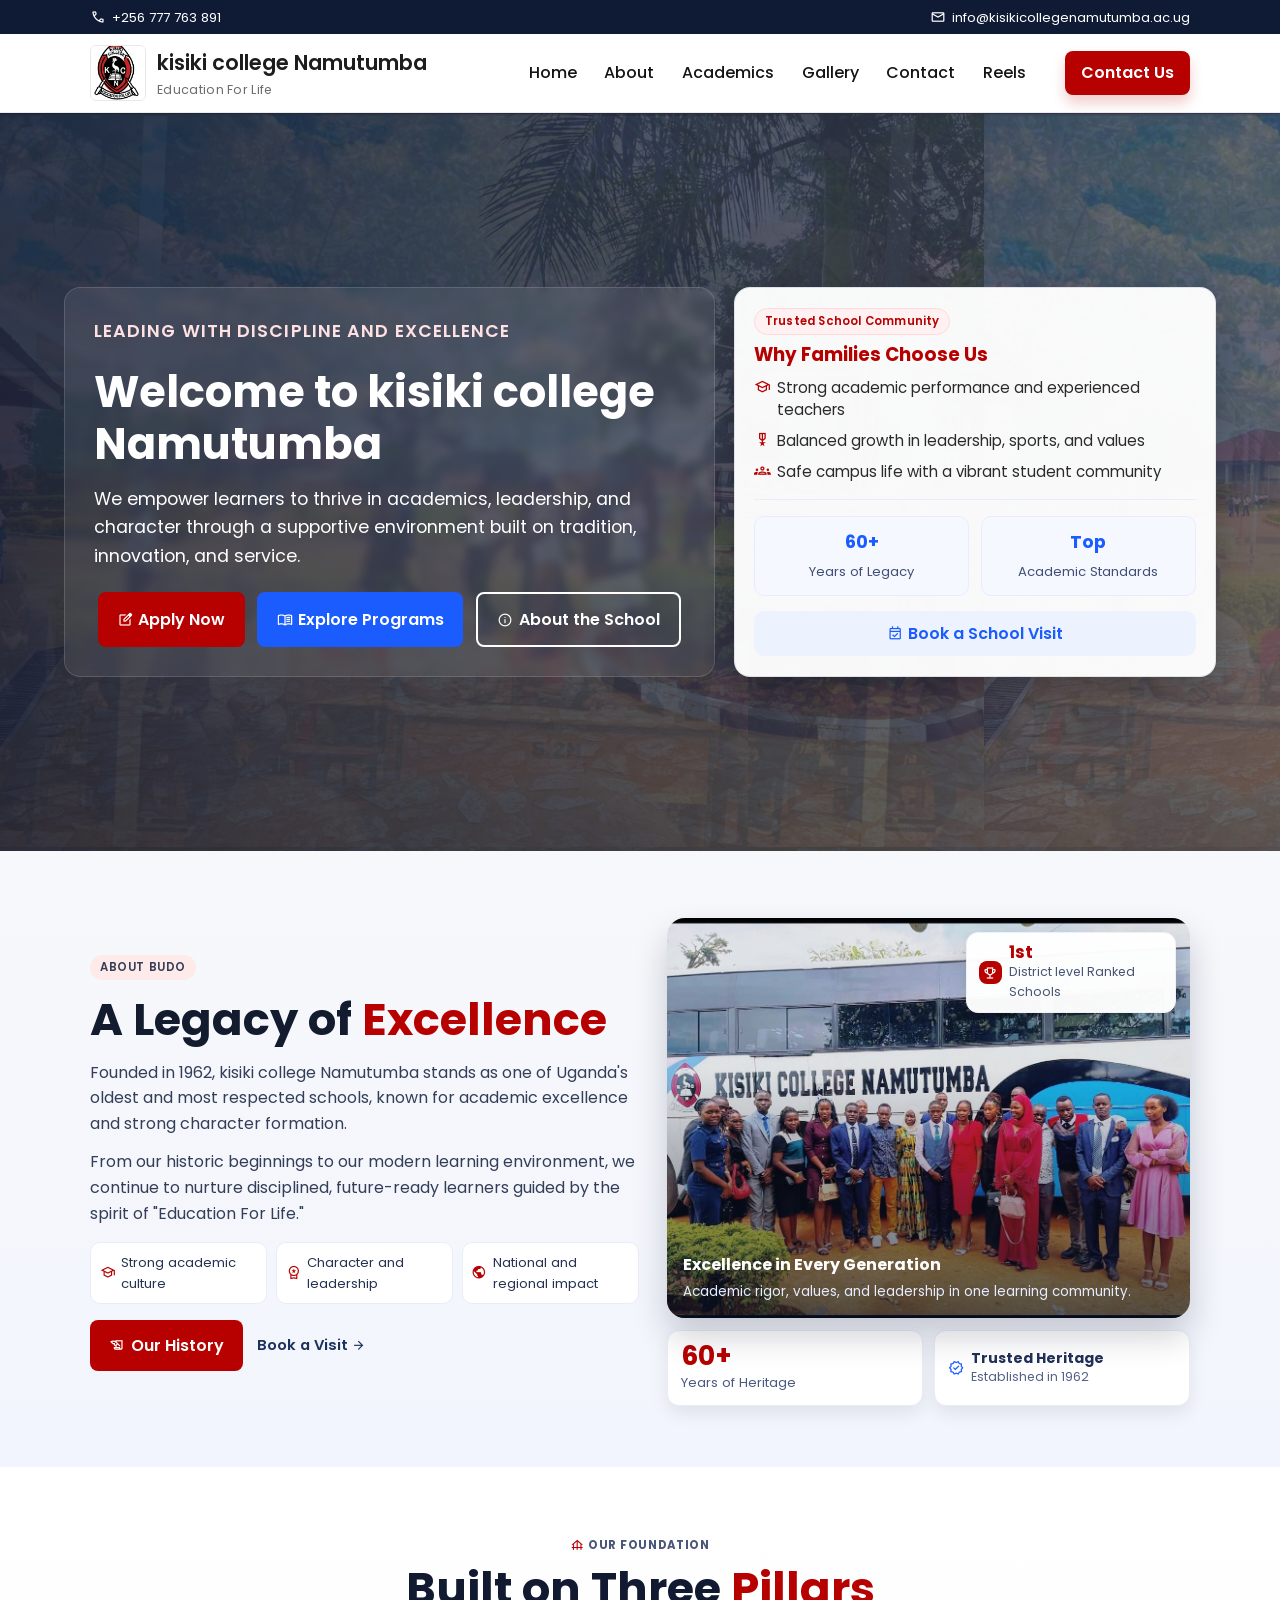
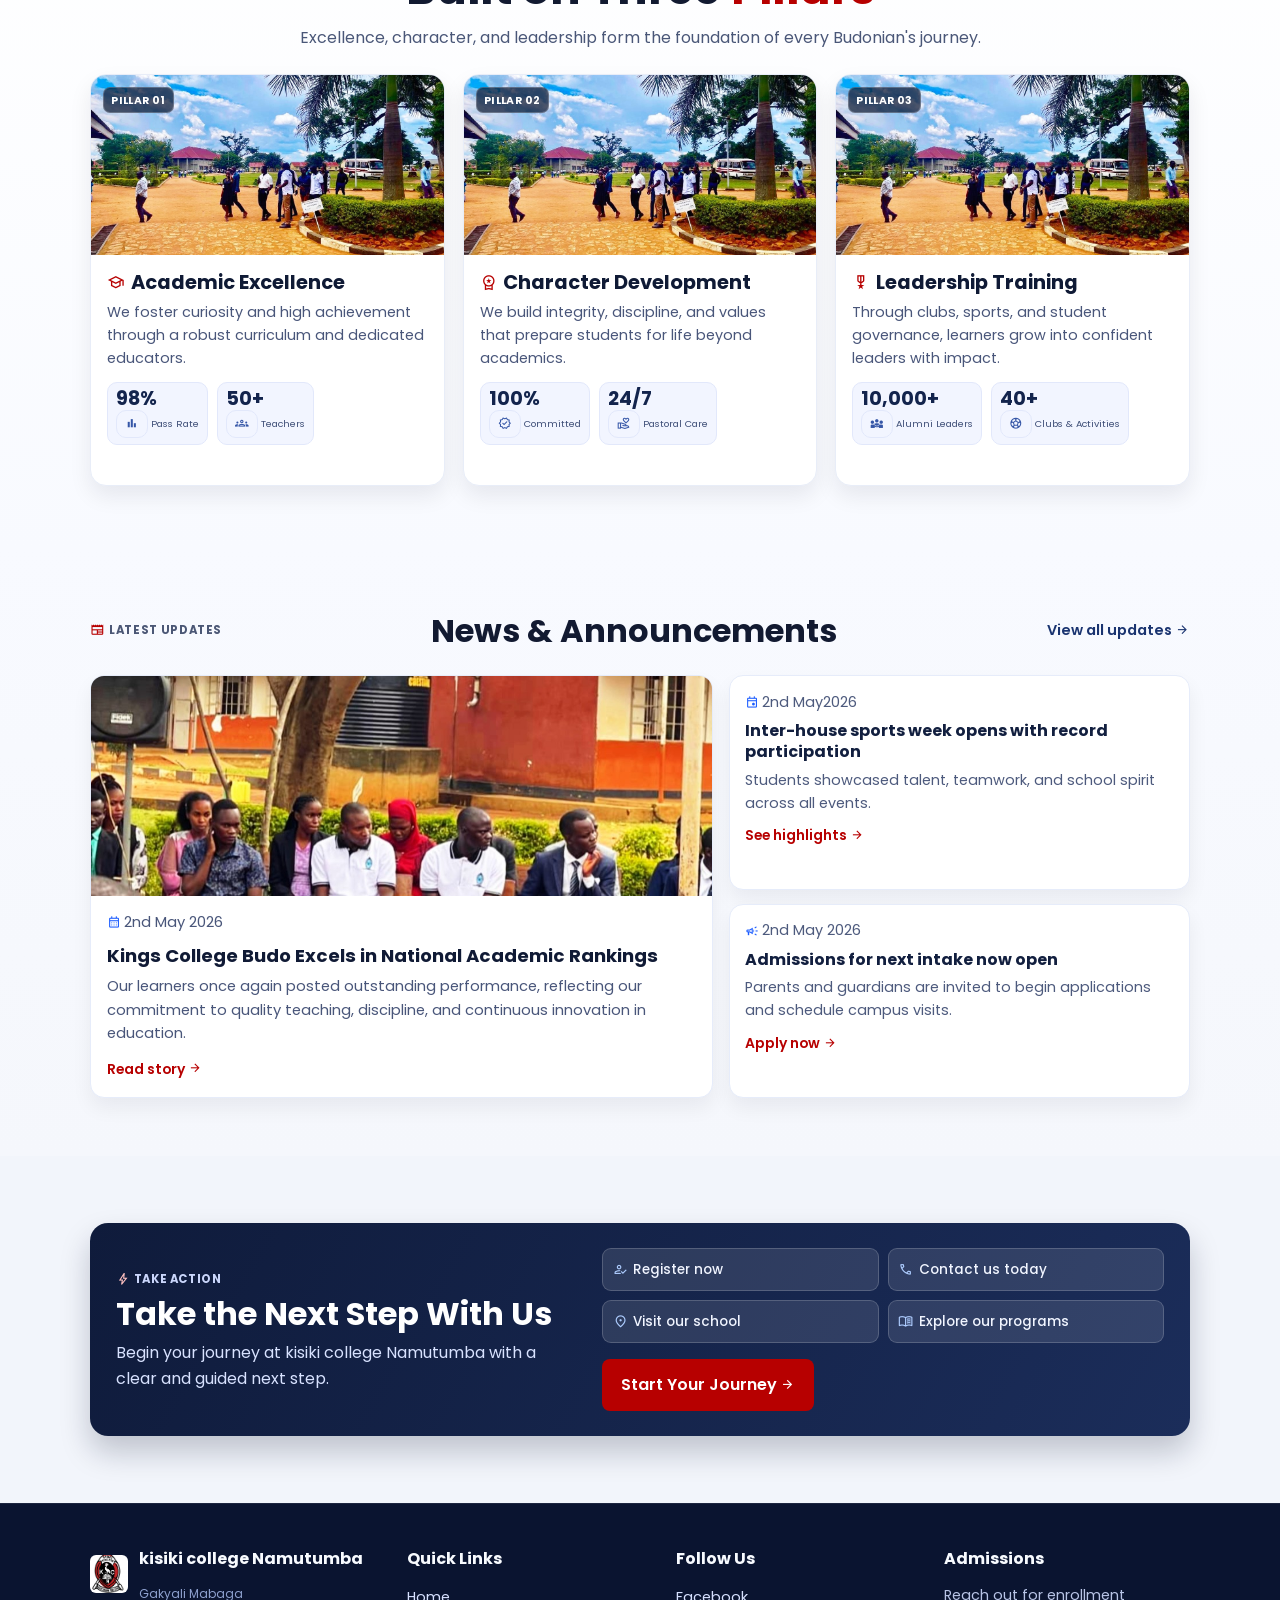
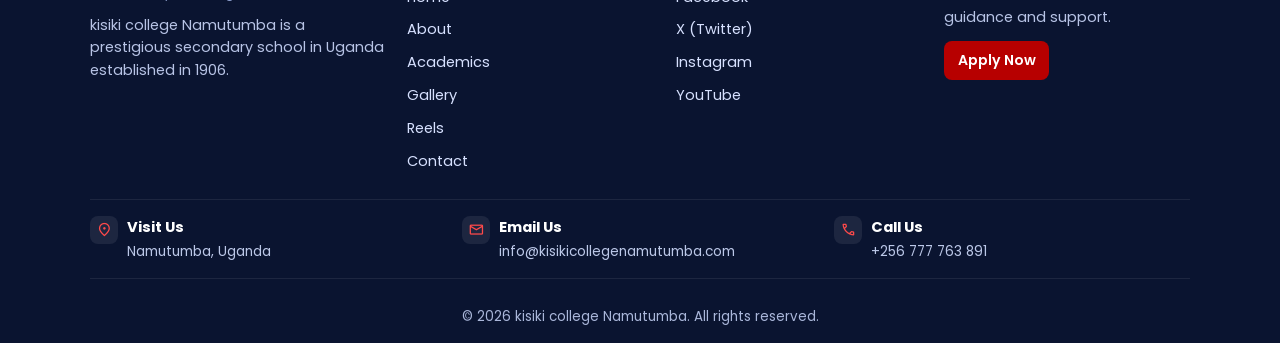
==== commit 0a3bf842: "Fix image paths" ====
--- a/index.html
+++ b/index.html
@@ -3,8 +3,8 @@
 <head>
   <meta charset="UTF-8">
   <meta name="viewport" content="width=device-width, initial-scale=1.0">
-  <meta name="description" content="Kings College Budo official school website home page.">
-  <title>Kings College Budo | Home</title>
+  <meta name="description" content="kisiki college Namutumba official school website home page.">
+  <title>kisiki college Namutumba | Home</title>
   <link rel="preconnect" href="https://fonts.googleapis.com">
   <link rel="preconnect" href="https://fonts.gstatic.com" crossorigin>
   <link href="https://fonts.googleapis.com/css2?family=Poppins:wght@300;400;500;600;700&display=swap" rel="stylesheet">
@@ -16,18 +16,18 @@
   <header class="site-header">
     <div class="header-topbar">
       <div class="container topbar-inner">
-        <p class="topbar-item"><span class="material-symbols-outlined" aria-hidden="true">call</span>+256 414 373760</p>
-        <p class="topbar-item"><span class="material-symbols-outlined" aria-hidden="true">mail</span>info@kingscollegebudo.ac.ug</p>
+        <p class="topbar-item"><span class="material-symbols-outlined" aria-hidden="true">call</span>+256 777 763 891</p>
+        <p class="topbar-item"><span class="material-symbols-outlined" aria-hidden="true">mail</span>info@kisikicollegenamutumba.ac.ug</p>
       </div>
     </div>
 
     <nav class="site-nav" aria-label="Main navigation">
       <div class="container nav-inner">
-        <a href="home.html" class="brand-wrapper" aria-label="Kings College Budo home page">
-          <img src="images/logo.jpg" alt="Kings College Budo logo" class="school-logo">
+        <a href="home.html" class="brand-wrapper" aria-label="kisiki college Namutumba home page">
+          <img src="logo.jpeg" alt="kisiki college Namutumba" class="school-logo">
           <div class="brand-text">
-            <h1>Kings College, Budo</h1>
-            <p class="motto">Gakyali Mabaga</p>
+            <h1>kisiki college Namutumba</h1>
+            <p class="motto">Education For Life</p>
           </div>
         </a>
 
@@ -61,7 +61,7 @@
       <div class="container hero-layout">
         <div class="hero-content">
           <p class="hero-kicker">Leading with Discipline and Excellence</p>
-          <h2>Welcome to Kings College Budo</h2>
+          <h2>Welcome to kisiki college Namutumba</h2>
           <p>
             We empower learners to thrive in academics, leadership, and character through a
             supportive environment built on tradition, innovation, and service.
@@ -84,7 +84,7 @@
           <div class="hero-panel-divider" aria-hidden="true"></div>
           <div class="hero-stats">
             <div>
-              <strong>100+</strong>
+              <strong>60+</strong>
               <span>Years of Legacy</span>
             </div>
             <div>
@@ -107,12 +107,12 @@
           <p class="legacy-tag">About Budo</p>
           <h3>A Legacy of <span>Excellence</span></h3>
           <p>
-            Founded in 1906, King's College, Budo stands as one of Uganda's oldest and most
+            Founded in 1962, kisiki college Namutumba stands as one of Uganda's oldest and most
             respected schools, known for academic excellence and strong character formation.
           </p>
           <p>
             From our historic beginnings to our modern learning environment, we continue to
-            nurture disciplined, future-ready learners guided by the spirit of "Gakyali Mabaga."
+            nurture disciplined, future-ready learners guided by the spirit of "Education For Life."
           </p>
           <div class="legacy-highlights" aria-label="School strengths">
             <p><span class="material-symbols-outlined" aria-hidden="true">school</span>Strong academic culture</p>
@@ -133,7 +133,7 @@
 
         <div class="legacy-media">
           <div class="legacy-image-wrap">
-            <img src="images/img2.jpg" alt="Students of Kings College Budo in a classroom" class="legacy-image">
+            <img src="bus.jpg" alt="Students of kisiki college Namutumba in a classroom" class="legacy-image">
             <div class="legacy-image-overlay"></div>
             <div class="legacy-media-caption">
               <h4>Excellence in Every Generation</h4>
@@ -142,22 +142,22 @@
             <div class="legacy-card legacy-card-top">
               <span class="material-symbols-outlined" aria-hidden="true">emoji_events</span>
               <div>
-                <strong>Top 10</strong>
-                <p>Nationally Ranked Schools</p>
+                <strong>1st</strong>
+                <p>District level Ranked Schools</p>
               </div>
             </div>
           </div>
 
           <div class="legacy-metrics">
             <div class="legacy-metric legacy-metric-primary">
-              <strong>118+</strong>
+              <strong>60+</strong>
               <p>Years of Heritage</p>
             </div>
             <div class="legacy-metric legacy-metric-secondary">
               <span class="material-symbols-outlined" aria-hidden="true">verified</span>
               <div>
                 <strong>Trusted Heritage</strong>
-                <p>Established in 1906</p>
+                <p>Established in 1962</p>
               </div>
             </div>
           </div>
@@ -180,7 +180,7 @@
         <div class="pillars-grid">
           <article class="pillar-card">
             <div class="pillar-media">
-              <img src="images/img1.jpg" alt="Students in classroom learning session" class="pillar-image">
+              <img src="compound.jpg" alt="Students during break session" class="pillar-image">
               <p class="pillar-index">Pillar 01</p>
             </div>
             <div class="pillar-content">
@@ -198,7 +198,7 @@
 
           <article class="pillar-card">
             <div class="pillar-media">
-              <img src="images/img2.jpg" alt="Palm-lined school campus with students" class="pillar-image">
+              <img src="compound.jpg" alt="Palm-lined school campus with students" class="pillar-image">
               <p class="pillar-index">Pillar 02</p>
             </div>
             <div class="pillar-content">
@@ -216,7 +216,7 @@
 
           <article class="pillar-card">
             <div class="pillar-media">
-              <img src="images/img3.jpg" alt="Students participating in co-curricular leadership activity" class="pillar-image">
+              <img src="compound.jpg" alt="Students participating in co-curricular leadership activity" class="pillar-image">
               <p class="pillar-index">Pillar 03</p>
             </div>
             <div class="pillar-content">
@@ -246,9 +246,9 @@
 
         <div class="news-layout">
           <article class="news-featured">
-            <img src="images/img1.jpg" alt="Students celebrating at a school event" class="news-image">
+            <img src="henry.jpg" alt="Students celebrating at a school event" class="news-image">
             <div class="news-content">
-              <p class="news-meta"><span class="material-symbols-outlined" aria-hidden="true">calendar_month</span>24 Apr 2026</p>
+              <p class="news-meta"><span class="material-symbols-outlined" aria-hidden="true">calendar_month</span>2nd May 2026</p>
               <h4>Kings College Budo Excels in National Academic Rankings</h4>
               <p>
                 Our learners once again posted outstanding performance, reflecting our commitment
@@ -260,14 +260,14 @@
 
           <div class="news-list">
             <article class="news-item">
-              <p class="news-meta"><span class="material-symbols-outlined" aria-hidden="true">event</span>18 Apr 2026</p>
+              <p class="news-meta"><span class="material-symbols-outlined" aria-hidden="true">event</span>2nd May2026</p>
               <h5>Inter-house sports week opens with record participation</h5>
               <p>Students showcased talent, teamwork, and school spirit across all events.</p>
               <a href="reels.html" class="news-link">See highlights <span class="material-symbols-outlined" aria-hidden="true">arrow_forward</span></a>
             </article>
 
             <article class="news-item">
-              <p class="news-meta"><span class="material-symbols-outlined" aria-hidden="true">campaign</span>10 Apr 2026</p>
+              <p class="news-meta"><span class="material-symbols-outlined" aria-hidden="true">campaign</span>2nd May 2026</p>
               <h5>Admissions for next intake now open</h5>
               <p>Parents and guardians are invited to begin applications and schedule campus visits.</p>
               <a href="contact.html" class="news-link">Apply now <span class="material-symbols-outlined" aria-hidden="true">arrow_forward</span></a>
@@ -284,7 +284,7 @@
           <p class="cta-tag"><span class="material-symbols-outlined" aria-hidden="true">bolt</span>Take Action</p>
           <h3>Take the Next Step With Us</h3>
           <p class="cta-intro">
-            Begin your journey at Kings College, Budo with a clear and guided next step.
+            Begin your journey at kisiki college Namutumba with a clear and guided next step.
           </p>
         </div>
 
@@ -309,14 +309,14 @@
     <div class="container footer-top">
       <div class="footer-col footer-brand">
         <div class="footer-logo-row">
-          <img src="images/logo.jpg" alt="Kings College Budo logo" class="footer-logo">
+          <img src="logo.jpeg" alt="Kings College Budo logo" class="footer-logo">
           <div>
-            <h4>Kings College, Budo</h4>
+            <h4>kisiki college Namutumba</h4>
             <p class="footer-motto">Gakyali Mabaga</p>
           </div>
         </div>
         <p class="footer-description">
-          Kings College, Budo is a prestigious secondary school in Uganda established in 1906.
+          kisiki college Namutumba is a prestigious secondary school in Uganda established in 1906.
         </p>
       </div>
 
@@ -354,25 +354,26 @@
         <span class="material-symbols-outlined" aria-hidden="true">location_on</span>
         <div>
           <h5>Visit Us</h5>
-          <p>Kampala, Uganda</p>
+          <p> Namutumba, Uganda</p>
         </div>
       </div>
       <div class="footer-contact-card">
         <span class="material-symbols-outlined" aria-hidden="true">mail</span>
         <div>
           <h5>Email Us</h5>
-          <p>info@schoolname.com</p>
+          <p>info@kisikicollegenamutumba.com</p>
         </div>
       </div>
       <div class="footer-contact-card">
         <span class="material-symbols-outlined" aria-hidden="true">call</span>
         <div>
           <h5>Call Us</h5>
-          <p>+256 700 000 000</p>
+          <p>+256 777 763 891
+          </p>
         </div>
       </div>
     </div>
-    <p class="copyright">&copy; 2026 Kings College Budo. All rights reserved.</p>
+    <p class="copyright">&copy; 2026 kisiki college Namutumba. All rights reserved.</p>
   </footer>
 
   <script src="js/style.js"></script>
--- a/css/style.css
+++ b/css/style.css
@@ -187,14 +187,14 @@
 
 /* First moving layer using img1 */
 .track-a {
-  background-image: url("../images/compound.jpg");
+  background-image: url("../compound.jpg");
   opacity: 0.45;
   animation: moveBg 55s linear infinite;
 }
 
 /* Second layer for depth */
 .track-b {
-  background-image: url("../images/dungu.jpg");
+  background-image: url("../dungu.jpg");
   opacity: 0.22;
   animation: moveBg 75s linear infinite reverse;
   mix-blend-mode: multiply;
@@ -1396,7 +1396,7 @@
   min-height: 48vh;
   display: grid;
   align-items: center;
-  background: url("../images/bus.jpg") center/cover no-repeat;
+  background: url("../bus.jpg") center/cover no-repeat;
 }
 
 .about-hero-overlay {
